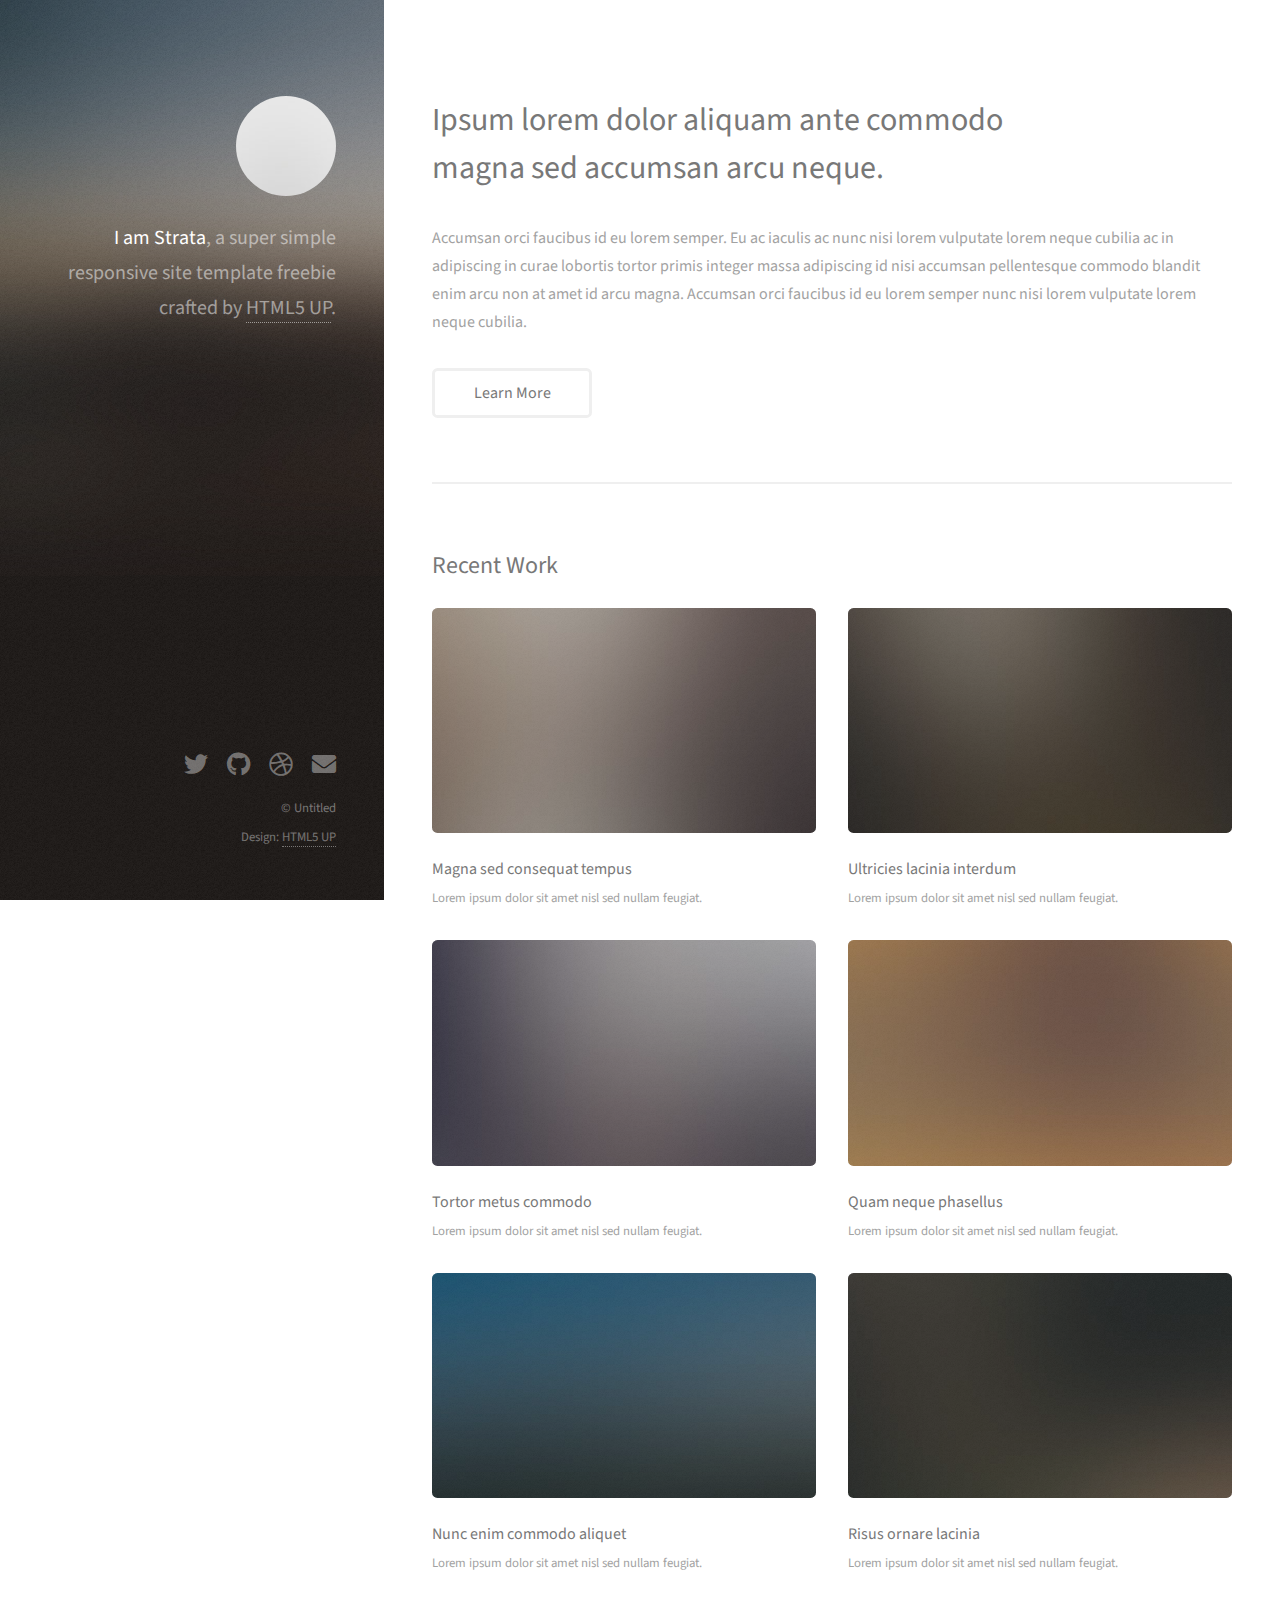
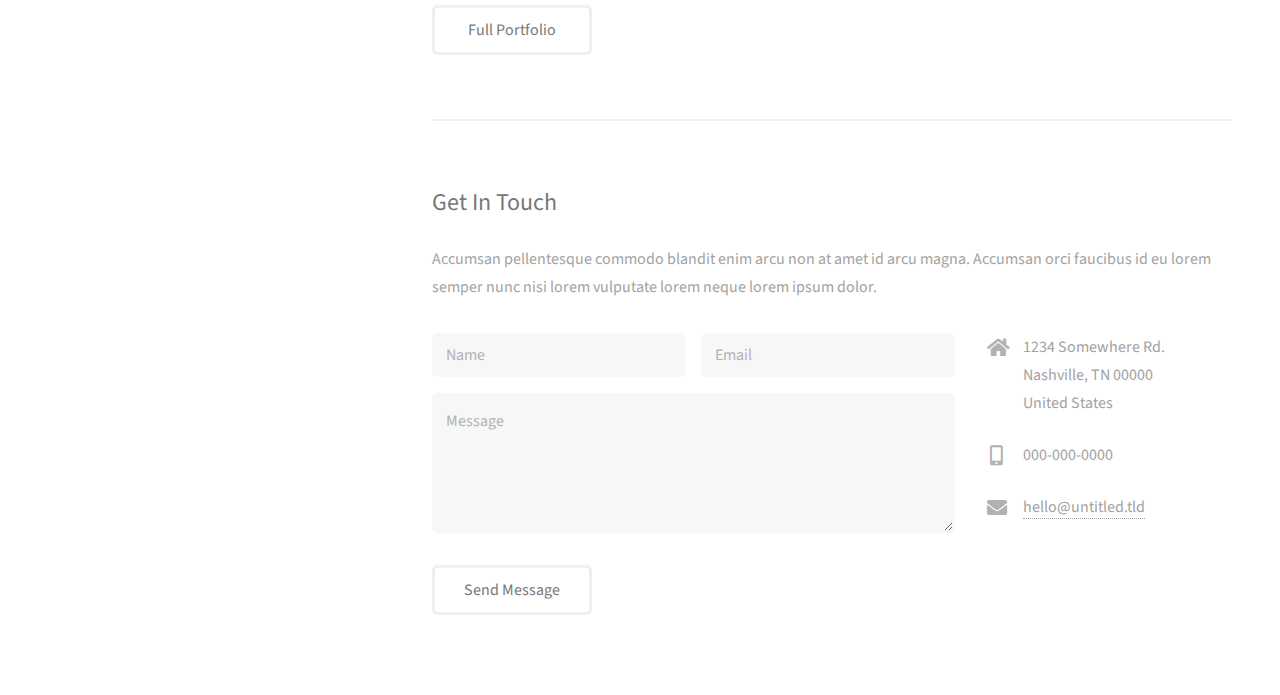
==== index.html @ af309362 "added template" ====
<!DOCTYPE HTML>
<!--
	Strata by HTML5 UP
	html5up.net | @ajlkn
	Free for personal and commercial use under the CCA 3.0 license (html5up.net/license)
-->
<html>
	<head>
		<title>Strata by HTML5 UP</title>
		<meta charset="utf-8" />
		<meta name="viewport" content="width=device-width, initial-scale=1, user-scalable=no" />
		<link rel="stylesheet" href="assets/css/main.css" />
	</head>
	<body class="is-preload">

		<!-- Header -->
			<header id="header">
				<div class="inner">
					<a href="#" class="image avatar"><img src="images/avatar.jpg" alt="" /></a>
					<h1><strong>I am Strata</strong>, a super simple<br />
					responsive site template freebie<br />
					crafted by <a href="http://html5up.net">HTML5 UP</a>.</h1>
				</div>
			</header>

		<!-- Main -->
			<div id="main">

				<!-- One -->
					<section id="one">
						<header class="major">
							<h2>Ipsum lorem dolor aliquam ante commodo<br />
							magna sed accumsan arcu neque.</h2>
						</header>
						<p>Accumsan orci faucibus id eu lorem semper. Eu ac iaculis ac nunc nisi lorem vulputate lorem neque cubilia ac in adipiscing in curae lobortis tortor primis integer massa adipiscing id nisi accumsan pellentesque commodo blandit enim arcu non at amet id arcu magna. Accumsan orci faucibus id eu lorem semper nunc nisi lorem vulputate lorem neque cubilia.</p>
						<ul class="actions">
							<li><a href="#" class="button">Learn More</a></li>
						</ul>
					</section>

				<!-- Two -->
					<section id="two">
						<h2>Recent Work</h2>
						<div class="row">
							<article class="col-6 col-12-xsmall work-item">
								<a href="images/fulls/01.jpg" class="image fit thumb"><img src="images/thumbs/01.jpg" alt="" /></a>
								<h3>Magna sed consequat tempus</h3>
								<p>Lorem ipsum dolor sit amet nisl sed nullam feugiat.</p>
							</article>
							<article class="col-6 col-12-xsmall work-item">
								<a href="images/fulls/02.jpg" class="image fit thumb"><img src="images/thumbs/02.jpg" alt="" /></a>
								<h3>Ultricies lacinia interdum</h3>
								<p>Lorem ipsum dolor sit amet nisl sed nullam feugiat.</p>
							</article>
							<article class="col-6 col-12-xsmall work-item">
								<a href="images/fulls/03.jpg" class="image fit thumb"><img src="images/thumbs/03.jpg" alt="" /></a>
								<h3>Tortor metus commodo</h3>
								<p>Lorem ipsum dolor sit amet nisl sed nullam feugiat.</p>
							</article>
							<article class="col-6 col-12-xsmall work-item">
								<a href="images/fulls/04.jpg" class="image fit thumb"><img src="images/thumbs/04.jpg" alt="" /></a>
								<h3>Quam neque phasellus</h3>
								<p>Lorem ipsum dolor sit amet nisl sed nullam feugiat.</p>
							</article>
							<article class="col-6 col-12-xsmall work-item">
								<a href="images/fulls/05.jpg" class="image fit thumb"><img src="images/thumbs/05.jpg" alt="" /></a>
								<h3>Nunc enim commodo aliquet</h3>
								<p>Lorem ipsum dolor sit amet nisl sed nullam feugiat.</p>
							</article>
							<article class="col-6 col-12-xsmall work-item">
								<a href="images/fulls/06.jpg" class="image fit thumb"><img src="images/thumbs/06.jpg" alt="" /></a>
								<h3>Risus ornare lacinia</h3>
								<p>Lorem ipsum dolor sit amet nisl sed nullam feugiat.</p>
							</article>
						</div>
						<ul class="actions">
							<li><a href="#" class="button">Full Portfolio</a></li>
						</ul>
					</section>

				<!-- Three -->
					<section id="three">
						<h2>Get In Touch</h2>
						<p>Accumsan pellentesque commodo blandit enim arcu non at amet id arcu magna. Accumsan orci faucibus id eu lorem semper nunc nisi lorem vulputate lorem neque lorem ipsum dolor.</p>
						<div class="row">
							<div class="col-8 col-12-small">
								<form method="post" action="#">
									<div class="row gtr-uniform gtr-50">
										<div class="col-6 col-12-xsmall"><input type="text" name="name" id="name" placeholder="Name" /></div>
										<div class="col-6 col-12-xsmall"><input type="email" name="email" id="email" placeholder="Email" /></div>
										<div class="col-12"><textarea name="message" id="message" placeholder="Message" rows="4"></textarea></div>
									</div>
								</form>
								<ul class="actions">
									<li><input type="submit" value="Send Message" /></li>
								</ul>
							</div>
							<div class="col-4 col-12-small">
								<ul class="labeled-icons">
									<li>
										<h3 class="icon solid fa-home"><span class="label">Address</span></h3>
										1234 Somewhere Rd.<br />
										Nashville, TN 00000<br />
										United States
									</li>
									<li>
										<h3 class="icon solid fa-mobile-alt"><span class="label">Phone</span></h3>
										000-000-0000
									</li>
									<li>
										<h3 class="icon solid fa-envelope"><span class="label">Email</span></h3>
										<a href="#">hello@untitled.tld</a>
									</li>
								</ul>
							</div>
						</div>
					</section>

				<!-- Four -->
				<!--
					<section id="four">
						<h2>Elements</h2>

						<section>
							<h4>Text</h4>
							<p>This is <b>bold</b> and this is <strong>strong</strong>. This is <i>italic</i> and this is <em>emphasized</em>.
							This is <sup>superscript</sup> text and this is <sub>subscript</sub> text.
							This is <u>underlined</u> and this is code: <code>for (;;) { ... }</code>. Finally, <a href="#">this is a link</a>.</p>
							<hr />
							<header>
								<h4>Heading with a Subtitle</h4>
								<p>Lorem ipsum dolor sit amet nullam id egestas urna aliquam</p>
							</header>
							<p>Nunc lacinia ante nunc ac lobortis. Interdum adipiscing gravida odio porttitor sem non mi integer non faucibus ornare mi ut ante amet placerat aliquet. Volutpat eu sed ante lacinia sapien lorem accumsan varius montes viverra nibh in adipiscing blandit tempus accumsan.</p>
							<header>
								<h5>Heading with a Subtitle</h5>
								<p>Lorem ipsum dolor sit amet nullam id egestas urna aliquam</p>
							</header>
							<p>Nunc lacinia ante nunc ac lobortis. Interdum adipiscing gravida odio porttitor sem non mi integer non faucibus ornare mi ut ante amet placerat aliquet. Volutpat eu sed ante lacinia sapien lorem accumsan varius montes viverra nibh in adipiscing blandit tempus accumsan.</p>
							<hr />
							<h2>Heading Level 2</h2>
							<h3>Heading Level 3</h3>
							<h4>Heading Level 4</h4>
							<h5>Heading Level 5</h5>
							<h6>Heading Level 6</h6>
							<hr />
							<h5>Blockquote</h5>
							<blockquote>Fringilla nisl. Donec accumsan interdum nisi, quis tincidunt felis sagittis eget tempus euismod. Vestibulum ante ipsum primis in faucibus vestibulum. Blandit adipiscing eu felis iaculis volutpat ac adipiscing accumsan faucibus. Vestibulum ante ipsum primis in faucibus lorem ipsum dolor sit amet nullam adipiscing eu felis.</blockquote>
							<h5>Preformatted</h5>
							<pre><code>i = 0;

while (!deck.isInOrder()) {
print 'Iteration ' + i;
deck.shuffle();
i++;
}

print 'It took ' + i + ' iterations to sort the deck.';</code></pre>
						</section>

						<section>
							<h4>Lists</h4>
							<div class="row">
								<div class="col-6 col-12-xsmall">
									<h5>Unordered</h5>
									<ul>
										<li>Dolor pulvinar etiam magna etiam.</li>
										<li>Sagittis adipiscing lorem eleifend.</li>
										<li>Felis enim feugiat dolore viverra.</li>
									</ul>
									<h5>Alternate</h5>
									<ul class="alt">
										<li>Dolor pulvinar etiam magna etiam.</li>
										<li>Sagittis adipiscing lorem eleifend.</li>
										<li>Felis enim feugiat dolore viverra.</li>
									</ul>
								</div>
								<div class="col-6 col-12-xsmall">
									<h5>Ordered</h5>
									<ol>
										<li>Dolor pulvinar etiam magna etiam.</li>
										<li>Etiam vel felis at lorem sed viverra.</li>
										<li>Felis enim feugiat dolore viverra.</li>
										<li>Dolor pulvinar etiam magna etiam.</li>
										<li>Etiam vel felis at lorem sed viverra.</li>
										<li>Felis enim feugiat dolore viverra.</li>
									</ol>
									<h5>Icons</h5>
									<ul class="icons">
										<li><a href="#" class="icon brands fa-twitter"><span class="label">Twitter</span></a></li>
										<li><a href="#" class="icon brands fa-facebook-f"><span class="label">Facebook</span></a></li>
										<li><a href="#" class="icon brands fa-instagram"><span class="label">Instagram</span></a></li>
										<li><a href="#" class="icon brands fa-github"><span class="label">Github</span></a></li>
										<li><a href="#" class="icon brands fa-dribbble"><span class="label">Dribbble</span></a></li>
										<li><a href="#" class="icon brands fa-tumblr"><span class="label">Tumblr</span></a></li>
									</ul>
								</div>
							</div>
							<h5>Actions</h5>
							<ul class="actions">
								<li><a href="#" class="button primary">Default</a></li>
								<li><a href="#" class="button">Default</a></li>
							</ul>
							<ul class="actions small">
								<li><a href="#" class="button primary small">Small</a></li>
								<li><a href="#" class="button small">Small</a></li>
							</ul>
							<div class="row">
								<div class="col-6 col-12-small">
									<ul class="actions stacked">
										<li><a href="#" class="button primary">Default</a></li>
										<li><a href="#" class="button">Default</a></li>
									</ul>
								</div>
								<div class="col-6 col-12-small">
									<ul class="actions stacked">
										<li><a href="#" class="button primary small">Small</a></li>
										<li><a href="#" class="button small">Small</a></li>
									</ul>
								</div>
								<div class="col-6 col-12-small">
									<ul class="actions stacked">
										<li><a href="#" class="button primary fit">Default</a></li>
										<li><a href="#" class="button fit">Default</a></li>
									</ul>
								</div>
								<div class="col-6 col-12-small">
									<ul class="actions stacked">
										<li><a href="#" class="button primary small fit">Small</a></li>
										<li><a href="#" class="button small fit">Small</a></li>
									</ul>
								</div>
							</div>
						</section>

						<section>
							<h4>Table</h4>
							<h5>Default</h5>
							<div class="table-wrapper">
								<table>
									<thead>
										<tr>
											<th>Name</th>
											<th>Description</th>
											<th>Price</th>
										</tr>
									</thead>
									<tbody>
										<tr>
											<td>Item One</td>
											<td>Ante turpis integer aliquet porttitor.</td>
											<td>29.99</td>
										</tr>
										<tr>
											<td>Item Two</td>
											<td>Vis ac commodo adipiscing arcu aliquet.</td>
											<td>19.99</td>
										</tr>
										<tr>
											<td>Item Three</td>
											<td> Morbi faucibus arcu accumsan lorem.</td>
											<td>29.99</td>
										</tr>
										<tr>
											<td>Item Four</td>
											<td>Vitae integer tempus condimentum.</td>
											<td>19.99</td>
										</tr>
										<tr>
											<td>Item Five</td>
											<td>Ante turpis integer aliquet porttitor.</td>
											<td>29.99</td>
										</tr>
									</tbody>
									<tfoot>
										<tr>
											<td colspan="2"></td>
											<td>100.00</td>
										</tr>
									</tfoot>
								</table>
							</div>

							<h5>Alternate</h5>
							<div class="table-wrapper">
								<table class="alt">
									<thead>
										<tr>
											<th>Name</th>
											<th>Description</th>
											<th>Price</th>
										</tr>
									</thead>
									<tbody>
										<tr>
											<td>Item One</td>
											<td>Ante turpis integer aliquet porttitor.</td>
											<td>29.99</td>
										</tr>
										<tr>
											<td>Item Two</td>
											<td>Vis ac commodo adipiscing arcu aliquet.</td>
											<td>19.99</td>
										</tr>
										<tr>
											<td>Item Three</td>
											<td> Morbi faucibus arcu accumsan lorem.</td>
											<td>29.99</td>
										</tr>
										<tr>
											<td>Item Four</td>
											<td>Vitae integer tempus condimentum.</td>
											<td>19.99</td>
										</tr>
										<tr>
											<td>Item Five</td>
											<td>Ante turpis integer aliquet porttitor.</td>
											<td>29.99</td>
										</tr>
									</tbody>
									<tfoot>
										<tr>
											<td colspan="2"></td>
											<td>100.00</td>
										</tr>
									</tfoot>
								</table>
							</div>
						</section>

						<section>
							<h4>Buttons</h4>
							<ul class="actions">
								<li><a href="#" class="button primary">Primary</a></li>
								<li><a href="#" class="button">Default</a></li>
							</ul>
							<ul class="actions">
								<li><a href="#" class="button large">Large</a></li>
								<li><a href="#" class="button">Default</a></li>
								<li><a href="#" class="button small">Small</a></li>
							</ul>
							<ul class="actions fit">
								<li><a href="#" class="button primary fit">Fit</a></li>
								<li><a href="#" class="button fit">Fit</a></li>
							</ul>
							<ul class="actions fit small">
								<li><a href="#" class="button primary fit small">Fit + Small</a></li>
								<li><a href="#" class="button fit small">Fit + Small</a></li>
							</ul>
							<ul class="actions">
								<li><a href="#" class="button primary icon solid fa-download">Icon</a></li>
								<li><a href="#" class="button icon solid fa-download">Icon</a></li>
							</ul>
							<ul class="actions">
								<li><span class="button primary disabled">Primary</span></li>
								<li><span class="button disabled">Default</span></li>
							</ul>
						</section>

						<section>
							<h4>Form</h4>
							<form method="post" action="#">
								<div class="row gtr-uniform gtr-50">
									<div class="col-6 col-12-xsmall">
										<input type="text" name="demo-name" id="demo-name" value="" placeholder="Name" />
									</div>
									<div class="col-6 col-12-xsmall">
										<input type="email" name="demo-email" id="demo-email" value="" placeholder="Email" />
									</div>
									<div class="col-12">
										<select name="demo-category" id="demo-category">
											<option value="">- Category -</option>
											<option value="1">Manufacturing</option>
											<option value="1">Shipping</option>
											<option value="1">Administration</option>
											<option value="1">Human Resources</option>
										</select>
									</div>
									<div class="col-4 col-12-small">
										<input type="radio" id="demo-priority-low" name="demo-priority" checked>
										<label for="demo-priority-low">Low Priority</label>
									</div>
									<div class="col-4 col-12-small">
										<input type="radio" id="demo-priority-normal" name="demo-priority">
										<label for="demo-priority-normal">Normal Priority</label>
									</div>
									<div class="col-4 col-12-small">
										<input type="radio" id="demo-priority-high" name="demo-priority">
										<label for="demo-priority-high">High Priority</label>
									</div>
									<div class="col-6 col-12-small">
										<input type="checkbox" id="demo-copy" name="demo-copy">
										<label for="demo-copy">Email me a copy of this message</label>
									</div>
									<div class="col-6 col-12-small">
										<input type="checkbox" id="demo-human" name="demo-human" checked>
										<label for="demo-human">I am a human and not a robot</label>
									</div>
									<div class="col-12">
										<textarea name="demo-message" id="demo-message" placeholder="Enter your message" rows="6"></textarea>
									</div>
									<div class="col-12">
										<ul class="actions">
											<li><input type="submit" value="Send Message" class="primary" /></li>
											<li><input type="reset" value="Reset" /></li>
										</ul>
									</div>
								</div>
							</form>
						</section>

						<section>
							<h4>Image</h4>
							<h5>Fit</h5>
							<div class="box alt">
								<div class="row gtr-50 gtr-uniform">
									<div class="col-12"><span class="image fit"><img src="images/fulls/05.jpg" alt="" /></span></div>
									<div class="col-4"><span class="image fit"><img src="images/thumbs/01.jpg" alt="" /></span></div>
									<div class="col-4"><span class="image fit"><img src="images/thumbs/02.jpg" alt="" /></span></div>
									<div class="col-4"><span class="image fit"><img src="images/thumbs/03.jpg" alt="" /></span></div>
									<div class="col-4"><span class="image fit"><img src="images/thumbs/04.jpg" alt="" /></span></div>
									<div class="col-4"><span class="image fit"><img src="images/thumbs/05.jpg" alt="" /></span></div>
									<div class="col-4"><span class="image fit"><img src="images/thumbs/06.jpg" alt="" /></span></div>
									<div class="col-4"><span class="image fit"><img src="images/thumbs/03.jpg" alt="" /></span></div>
									<div class="col-4"><span class="image fit"><img src="images/thumbs/02.jpg" alt="" /></span></div>
									<div class="col-4"><span class="image fit"><img src="images/thumbs/01.jpg" alt="" /></span></div>
								</div>
							</div>
							<h5>Left &amp; Right</h5>
							<p><span class="image left"><img src="images/avatar.jpg" alt="" /></span>Fringilla nisl. Donec accumsan interdum nisi, quis tincidunt felis sagittis eget. tempus euismod. Vestibulum ante ipsum primis in faucibus vestibulum. Blandit adipiscing eu felis iaculis volutpat ac adipiscing accumsan eu faucibus. Integer ac pellentesque praesent tincidunt felis sagittis eget. tempus euismod. Vestibulum ante ipsum primis in faucibus vestibulum. Blandit adipiscing eu felis iaculis volutpat ac adipiscing accumsan eu faucibus. Integer ac pellentesque praesent. Donec accumsan interdum nisi, quis tincidunt felis sagittis eget. tempus euismod. Vestibulum ante ipsum primis in faucibus vestibulum. Blandit adipiscing eu felis iaculis volutpat ac adipiscing accumsan eu faucibus. Integer ac pellentesque praesent tincidunt felis sagittis eget. tempus euismod. Vestibulum ante ipsum primis in faucibus vestibulum. Blandit adipiscing eu felis iaculis volutpat ac adipiscing accumsan eu faucibus. Integer ac pellentesque praesent.</p>
							<p><span class="image right"><img src="images/avatar.jpg" alt="" /></span>Fringilla nisl. Donec accumsan interdum nisi, quis tincidunt felis sagittis eget. tempus euismod. Vestibulum ante ipsum primis in faucibus vestibulum. Blandit adipiscing eu felis iaculis volutpat ac adipiscing accumsan eu faucibus. Integer ac pellentesque praesent tincidunt felis sagittis eget. tempus euismod. Vestibulum ante ipsum primis in faucibus vestibulum. Blandit adipiscing eu felis iaculis volutpat ac adipiscing accumsan eu faucibus. Integer ac pellentesque praesent. Donec accumsan interdum nisi, quis tincidunt felis sagittis eget. tempus euismod. Vestibulum ante ipsum primis in faucibus vestibulum. Blandit adipiscing eu felis iaculis volutpat ac adipiscing accumsan eu faucibus. Integer ac pellentesque praesent tincidunt felis sagittis eget. tempus euismod. Vestibulum ante ipsum primis in faucibus vestibulum. Blandit adipiscing eu felis iaculis volutpat ac adipiscing accumsan eu faucibus. Integer ac pellentesque praesent.</p>
						</section>

					</section>
				-->

			</div>

		<!-- Footer -->
			<footer id="footer">
				<div class="inner">
					<ul class="icons">
						<li><a href="#" class="icon brands fa-twitter"><span class="label">Twitter</span></a></li>
						<li><a href="#" class="icon brands fa-github"><span class="label">Github</span></a></li>
						<li><a href="#" class="icon brands fa-dribbble"><span class="label">Dribbble</span></a></li>
						<li><a href="#" class="icon solid fa-envelope"><span class="label">Email</span></a></li>
					</ul>
					<ul class="copyright">
						<li>&copy; Untitled</li><li>Design: <a href="http://html5up.net">HTML5 UP</a></li>
					</ul>
				</div>
			</footer>

		<!-- Scripts -->
			<script src="assets/js/jquery.min.js"></script>
			<script src="assets/js/jquery.poptrox.min.js"></script>
			<script src="assets/js/browser.min.js"></script>
			<script src="assets/js/breakpoints.min.js"></script>
			<script src="assets/js/util.js"></script>
			<script src="assets/js/main.js"></script>

	</body>
</html>
---- assets/css/main.css ----
@import url("fontawesome-all.min.css");
@import url("https://fonts.googleapis.com/css?family=Source+Sans+Pro:400,400italic");

/*
	Strata by HTML5 UP
	html5up.net | @ajlkn
	Free for personal and commercial use under the CCA 3.0 license (html5up.net/license)
*/

html, body, div, span, applet, object,
iframe, h1, h2, h3, h4, h5, h6, p, blockquote,
pre, a, abbr, acronym, address, big, cite,
code, del, dfn, em, img, ins, kbd, q, s, samp,
small, strike, strong, sub, sup, tt, var, b,
u, i, center, dl, dt, dd, ol, ul, li, fieldset,
form, label, legend, table, caption, tbody,
tfoot, thead, tr, th, td, article, aside,
canvas, details, embed, figure, figcaption,
footer, header, hgroup, menu, nav, output, ruby,
section, summary, time, mark, audio, video {
	margin: 0;
	padding: 0;
	border: 0;
	font-size: 100%;
	font: inherit;
	vertical-align: baseline;}

article, aside, details, figcaption, figure,
footer, header, hgroup, menu, nav, section {
	display: block;}

body {
	line-height: 1;
}

ol, ul {
	list-style: none;
}

blockquote, q {
	quotes: none;
}

	blockquote:before, blockquote:after, q:before, q:after {
		content: '';
		content: none;
	}

table {
	border-collapse: collapse;
	border-spacing: 0;
}

body {
	-webkit-text-size-adjust: none;
}

mark {
	background-color: transparent;
	color: inherit;
}

input::-moz-focus-inner {
	border: 0;
	padding: 0;
}

input, select, textarea {
	-moz-appearance: none;
	-webkit-appearance: none;
	-ms-appearance: none;
	appearance: none;
}

/* Basic */

	html {
		box-sizing: border-box;
	}

	*, *:before, *:after {
		box-sizing: inherit;
	}

	body {
		background: #fff;
	}

		body.is-preload *, body.is-preload *:before, body.is-preload *:after {
			-moz-animation: none !important;
			-webkit-animation: none !important;
			-ms-animation: none !important;
			animation: none !important;
			-moz-transition: none !important;
			-webkit-transition: none !important;
			-ms-transition: none !important;
			transition: none !important;
		}

	body, input, select, textarea {
		color: #a2a2a2;
		font-family: "Source Sans Pro", Helvetica, sans-serif;
		font-size: 16pt;
		font-weight: 400;
		line-height: 1.75em;
	}

	a {
		-moz-transition: color 0.2s ease-in-out, border-color 0.2s ease-in-out;
		-webkit-transition: color 0.2s ease-in-out, border-color 0.2s ease-in-out;
		-ms-transition: color 0.2s ease-in-out, border-color 0.2s ease-in-out;
		transition: color 0.2s ease-in-out, border-color 0.2s ease-in-out;
		border-bottom: dotted 1px;
		color: #49bf9d;
		text-decoration: none;
	}

		a:hover {
			border-bottom-color: transparent;
			color: #49bf9d !important;
			text-decoration: none;
		}

	strong, b {
		color: #787878;
		font-weight: 400;
	}

	em, i {
		font-style: italic;
	}

	p {
		margin: 0 0 2em 0;
	}

	h1, h2, h3, h4, h5, h6 {
		color: #787878;
		font-weight: 400;
		line-height: 1em;
		margin: 0 0 1em 0;
	}

		h1 a, h2 a, h3 a, h4 a, h5 a, h6 a {
			color: inherit;
			text-decoration: none;
		}

	h1 {
		font-size: 2em;
		line-height: 1.5em;
	}

	h2 {
		font-size: 1.5em;
		line-height: 1.5em;
	}

	h3 {
		font-size: 1.25em;
		line-height: 1.5em;
	}

	h4 {
		font-size: 1.1em;
		line-height: 1.5em;
	}

	h5 {
		font-size: 0.9em;
		line-height: 1.5em;
	}

	h6 {
		font-size: 0.7em;
		line-height: 1.5em;
	}

	sub {
		font-size: 0.8em;
		position: relative;
		top: 0.5em;
	}

	sup {
		font-size: 0.8em;
		position: relative;
		top: -0.5em;
	}

	hr {
		border: 0;
		border-bottom: solid 2px #efefef;
		margin: 2em 0;
	}

		hr.major {
			margin: 3em 0;
		}

	blockquote {
		border-left: solid 6px #efefef;
		font-style: italic;
		margin: 0 0 2em 0;
		padding: 0.5em 0 0.5em 1.5em;
	}

	code {
		background: #f7f7f7;
		border-radius: 0.35em;
		border: solid 2px #efefef;
		font-family: "Courier New", monospace;
		font-size: 0.9em;
		margin: 0 0.25em;
		padding: 0.25em 0.65em;
	}

	pre {
		-webkit-overflow-scrolling: touch;
		font-family: "Courier New", monospace;
		font-size: 0.9em;
		margin: 0 0 2em 0;
	}

		pre code {
			display: block;
			line-height: 1.75em;
			padding: 1em 1.5em;
			overflow-x: auto;
		}

	.align-left {
		text-align: left;
	}

	.align-center {
		text-align: center;
	}

	.align-right {
		text-align: right;
	}

/* Container */

	.container {
		margin: 0 auto;
		max-width: calc(100% - 4em);
		width: 100%;
	}

		.container.xsmall {
			width: 25%;
		}

		.container.small {
			width: 50%;
		}

		.container.medium {
			width: 75%;
		}

		.container.large {
			width: 125%;
		}

		.container.xlarge {
			width: 150%;
		}

		.container.max {
			width: 100%;
		}

		@media screen and (max-width: 980px) {

			.container {
				width: 100% !important;
				max-width: 100% !important;
			}

		}

		@media screen and (max-width: 480px) {

			.container {
				max-width: calc(100% - 3em);
			}

		}

/* Row */

	.row {
		display: flex;
		flex-wrap: wrap;
		box-sizing: border-box;
		align-items: stretch;
	}

		.row > * {
			box-sizing: border-box;
		}

		.row.gtr-uniform > * > :last-child {
			margin-bottom: 0;
		}

		.row.aln-left {
			justify-content: flex-start;
		}

		.row.aln-center {
			justify-content: center;
		}

		.row.aln-right {
			justify-content: flex-end;
		}

		.row.aln-top {
			align-items: flex-start;
		}

		.row.aln-middle {
			align-items: center;
		}

		.row.aln-bottom {
			align-items: flex-end;
		}

		.row > .imp {
			order: -1;
		}

		.row > .col-1 {
			width: 8.33333%;
		}

		.row > .off-1 {
			margin-left: 8.33333%;
		}

		.row > .col-2 {
			width: 16.66667%;
		}

		.row > .off-2 {
			margin-left: 16.66667%;
		}

		.row > .col-3 {
			width: 25%;
		}

		.row > .off-3 {
			margin-left: 25%;
		}

		.row > .col-4 {
			width: 33.33333%;
		}

		.row > .off-4 {
			margin-left: 33.33333%;
		}

		.row > .col-5 {
			width: 41.66667%;
		}

		.row > .off-5 {
			margin-left: 41.66667%;
		}

		.row > .col-6 {
			width: 50%;
		}

		.row > .off-6 {
			margin-left: 50%;
		}

		.row > .col-7 {
			width: 58.33333%;
		}

		.row > .off-7 {
			margin-left: 58.33333%;
		}

		.row > .col-8 {
			width: 66.66667%;
		}

		.row > .off-8 {
			margin-left: 66.66667%;
		}

		.row > .col-9 {
			width: 75%;
		}

		.row > .off-9 {
			margin-left: 75%;
		}

		.row > .col-10 {
			width: 83.33333%;
		}

		.row > .off-10 {
			margin-left: 83.33333%;
		}

		.row > .col-11 {
			width: 91.66667%;
		}

		.row > .off-11 {
			margin-left: 91.66667%;
		}

		.row > .col-12 {
			width: 100%;
		}

		.row > .off-12 {
			margin-left: 100%;
		}

		.row.gtr-0 {
			margin-top: 0;
			margin-left: 0em;
		}

			.row.gtr-0 > * {
				padding: 0 0 0 0em;
			}

			.row.gtr-0.gtr-uniform {
				margin-top: 0em;
			}

				.row.gtr-0.gtr-uniform > * {
					padding-top: 0em;
				}

		.row.gtr-25 {
			margin-top: 0;
			margin-left: -0.625em;
		}

			.row.gtr-25 > * {
				padding: 0 0 0 0.625em;
			}

			.row.gtr-25.gtr-uniform {
				margin-top: -0.625em;
			}

				.row.gtr-25.gtr-uniform > * {
					padding-top: 0.625em;
				}

		.row.gtr-50 {
			margin-top: 0;
			margin-left: -1.25em;
		}

			.row.gtr-50 > * {
				padding: 0 0 0 1.25em;
			}

			.row.gtr-50.gtr-uniform {
				margin-top: -1.25em;
			}

				.row.gtr-50.gtr-uniform > * {
					padding-top: 1.25em;
				}

		.row {
			margin-top: 0;
			margin-left: -2.5em;
		}

			.row > * {
				padding: 0 0 0 2.5em;
			}

			.row.gtr-uniform {
				margin-top: -2.5em;
			}

				.row.gtr-uniform > * {
					padding-top: 2.5em;
				}

		.row.gtr-150 {
			margin-top: 0;
			margin-left: -3.75em;
		}

			.row.gtr-150 > * {
				padding: 0 0 0 3.75em;
			}

			.row.gtr-150.gtr-uniform {
				margin-top: -3.75em;
			}

				.row.gtr-150.gtr-uniform > * {
					padding-top: 3.75em;
				}

		.row.gtr-200 {
			margin-top: 0;
			margin-left: -5em;
		}

			.row.gtr-200 > * {
				padding: 0 0 0 5em;
			}

			.row.gtr-200.gtr-uniform {
				margin-top: -5em;
			}

				.row.gtr-200.gtr-uniform > * {
					padding-top: 5em;
				}

		@media screen and (max-width: 1800px) {

			.row {
				display: flex;
				flex-wrap: wrap;
				box-sizing: border-box;
				align-items: stretch;
			}

				.row > * {
					box-sizing: border-box;
				}

				.row.gtr-uniform > * > :last-child {
					margin-bottom: 0;
				}

				.row.aln-left {
					justify-content: flex-start;
				}

				.row.aln-center {
					justify-content: center;
				}

				.row.aln-right {
					justify-content: flex-end;
				}

				.row.aln-top {
					align-items: flex-start;
				}

				.row.aln-middle {
					align-items: center;
				}

				.row.aln-bottom {
					align-items: flex-end;
				}

				.row > .imp-xlarge {
					order: -1;
				}

				.row > .col-1-xlarge {
					width: 8.33333%;
				}

				.row > .off-1-xlarge {
					margin-left: 8.33333%;
				}

				.row > .col-2-xlarge {
					width: 16.66667%;
				}

				.row > .off-2-xlarge {
					margin-left: 16.66667%;
				}

				.row > .col-3-xlarge {
					width: 25%;
				}

				.row > .off-3-xlarge {
					margin-left: 25%;
				}

				.row > .col-4-xlarge {
					width: 33.33333%;
				}

				.row > .off-4-xlarge {
					margin-left: 33.33333%;
				}

				.row > .col-5-xlarge {
					width: 41.66667%;
				}

				.row > .off-5-xlarge {
					margin-left: 41.66667%;
				}

				.row > .col-6-xlarge {
					width: 50%;
				}

				.row > .off-6-xlarge {
					margin-left: 50%;
				}

				.row > .col-7-xlarge {
					width: 58.33333%;
				}

				.row > .off-7-xlarge {
					margin-left: 58.33333%;
				}

				.row > .col-8-xlarge {
					width: 66.66667%;
				}

				.row > .off-8-xlarge {
					margin-left: 66.66667%;
				}

				.row > .col-9-xlarge {
					width: 75%;
				}

				.row > .off-9-xlarge {
					margin-left: 75%;
				}

				.row > .col-10-xlarge {
					width: 83.33333%;
				}

				.row > .off-10-xlarge {
					margin-left: 83.33333%;
				}

				.row > .col-11-xlarge {
					width: 91.66667%;
				}

				.row > .off-11-xlarge {
					margin-left: 91.66667%;
				}

				.row > .col-12-xlarge {
					width: 100%;
				}

				.row > .off-12-xlarge {
					margin-left: 100%;
				}

				.row.gtr-0 {
					margin-top: 0;
					margin-left: 0em;
				}

					.row.gtr-0 > * {
						padding: 0 0 0 0em;
					}

					.row.gtr-0.gtr-uniform {
						margin-top: 0em;
					}

						.row.gtr-0.gtr-uniform > * {
							padding-top: 0em;
						}

				.row.gtr-25 {
					margin-top: 0;
					margin-left: -0.625em;
				}

					.row.gtr-25 > * {
						padding: 0 0 0 0.625em;
					}

					.row.gtr-25.gtr-uniform {
						margin-top: -0.625em;
					}

						.row.gtr-25.gtr-uniform > * {
							padding-top: 0.625em;
						}

				.row.gtr-50 {
					margin-top: 0;
					margin-left: -1.25em;
				}

					.row.gtr-50 > * {
						padding: 0 0 0 1.25em;
					}

					.row.gtr-50.gtr-uniform {
						margin-top: -1.25em;
					}

						.row.gtr-50.gtr-uniform > * {
							padding-top: 1.25em;
						}

				.row {
					margin-top: 0;
					margin-left: -2.5em;
				}

					.row > * {
						padding: 0 0 0 2.5em;
					}

					.row.gtr-uniform {
						margin-top: -2.5em;
					}

						.row.gtr-uniform > * {
							padding-top: 2.5em;
						}

				.row.gtr-150 {
					margin-top: 0;
					margin-left: -3.75em;
				}

					.row.gtr-150 > * {
						padding: 0 0 0 3.75em;
					}

					.row.gtr-150.gtr-uniform {
						margin-top: -3.75em;
					}

						.row.gtr-150.gtr-uniform > * {
							padding-top: 3.75em;
						}

				.row.gtr-200 {
					margin-top: 0;
					margin-left: -5em;
				}

					.row.gtr-200 > * {
						padding: 0 0 0 5em;
					}

					.row.gtr-200.gtr-uniform {
						margin-top: -5em;
					}

						.row.gtr-200.gtr-uniform > * {
							padding-top: 5em;
						}

		}

		@media screen and (max-width: 1280px) {

			.row {
				display: flex;
				flex-wrap: wrap;
				box-sizing: border-box;
				align-items: stretch;
			}

				.row > * {
					box-sizing: border-box;
				}

				.row.gtr-uniform > * > :last-child {
					margin-bottom: 0;
				}

				.row.aln-left {
					justify-content: flex-start;
				}

				.row.aln-center {
					justify-content: center;
				}

				.row.aln-right {
					justify-content: flex-end;
				}

				.row.aln-top {
					align-items: flex-start;
				}

				.row.aln-middle {
					align-items: center;
				}

				.row.aln-bottom {
					align-items: flex-end;
				}

				.row > .imp-large {
					order: -1;
				}

				.row > .col-1-large {
					width: 8.33333%;
				}

				.row > .off-1-large {
					margin-left: 8.33333%;
				}

				.row > .col-2-large {
					width: 16.66667%;
				}

				.row > .off-2-large {
					margin-left: 16.66667%;
				}

				.row > .col-3-large {
					width: 25%;
				}

				.row > .off-3-large {
					margin-left: 25%;
				}

				.row > .col-4-large {
					width: 33.33333%;
				}

				.row > .off-4-large {
					margin-left: 33.33333%;
				}

				.row > .col-5-large {
					width: 41.66667%;
				}

				.row > .off-5-large {
					margin-left: 41.66667%;
				}

				.row > .col-6-large {
					width: 50%;
				}

				.row > .off-6-large {
					margin-left: 50%;
				}

				.row > .col-7-large {
					width: 58.33333%;
				}

				.row > .off-7-large {
					margin-left: 58.33333%;
				}

				.row > .col-8-large {
					width: 66.66667%;
				}

				.row > .off-8-large {
					margin-left: 66.66667%;
				}

				.row > .col-9-large {
					width: 75%;
				}

				.row > .off-9-large {
					margin-left: 75%;
				}

				.row > .col-10-large {
					width: 83.33333%;
				}

				.row > .off-10-large {
					margin-left: 83.33333%;
				}

				.row > .col-11-large {
					width: 91.66667%;
				}

				.row > .off-11-large {
					margin-left: 91.66667%;
				}

				.row > .col-12-large {
					width: 100%;
				}

				.row > .off-12-large {
					margin-left: 100%;
				}

				.row.gtr-0 {
					margin-top: 0;
					margin-left: 0em;
				}

					.row.gtr-0 > * {
						padding: 0 0 0 0em;
					}

					.row.gtr-0.gtr-uniform {
						margin-top: 0em;
					}

						.row.gtr-0.gtr-uniform > * {
							padding-top: 0em;
						}

				.row.gtr-25 {
					margin-top: 0;
					margin-left: -0.5em;
				}

					.row.gtr-25 > * {
						padding: 0 0 0 0.5em;
					}

					.row.gtr-25.gtr-uniform {
						margin-top: -0.5em;
					}

						.row.gtr-25.gtr-uniform > * {
							padding-top: 0.5em;
						}

				.row.gtr-50 {
					margin-top: 0;
					margin-left: -1em;
				}

					.row.gtr-50 > * {
						padding: 0 0 0 1em;
					}

					.row.gtr-50.gtr-uniform {
						margin-top: -1em;
					}

						.row.gtr-50.gtr-uniform > * {
							padding-top: 1em;
						}

				.row {
					margin-top: 0;
					margin-left: -2em;
				}

					.row > * {
						padding: 0 0 0 2em;
					}

					.row.gtr-uniform {
						margin-top: -2em;
					}

						.row.gtr-uniform > * {
							padding-top: 2em;
						}

				.row.gtr-150 {
					margin-top: 0;
					margin-left: -3em;
				}

					.row.gtr-150 > * {
						padding: 0 0 0 3em;
					}

					.row.gtr-150.gtr-uniform {
						margin-top: -3em;
					}

						.row.gtr-150.gtr-uniform > * {
							padding-top: 3em;
						}

				.row.gtr-200 {
					margin-top: 0;
					margin-left: -4em;
				}

					.row.gtr-200 > * {
						padding: 0 0 0 4em;
					}

					.row.gtr-200.gtr-uniform {
						margin-top: -4em;
					}

						.row.gtr-200.gtr-uniform > * {
							padding-top: 4em;
						}

		}

		@media screen and (max-width: 980px) {

			.row {
				display: flex;
				flex-wrap: wrap;
				box-sizing: border-box;
				align-items: stretch;
			}

				.row > * {
					box-sizing: border-box;
				}

				.row.gtr-uniform > * > :last-child {
					margin-bottom: 0;
				}

				.row.aln-left {
					justify-content: flex-start;
				}

				.row.aln-center {
					justify-content: center;
				}

				.row.aln-right {
					justify-content: flex-end;
				}

				.row.aln-top {
					align-items: flex-start;
				}

				.row.aln-middle {
					align-items: center;
				}

				.row.aln-bottom {
					align-items: flex-end;
				}

				.row > .imp-medium {
					order: -1;
				}

				.row > .col-1-medium {
					width: 8.33333%;
				}

				.row > .off-1-medium {
					margin-left: 8.33333%;
				}

				.row > .col-2-medium {
					width: 16.66667%;
				}

				.row > .off-2-medium {
					margin-left: 16.66667%;
				}

				.row > .col-3-medium {
					width: 25%;
				}

				.row > .off-3-medium {
					margin-left: 25%;
				}

				.row > .col-4-medium {
					width: 33.33333%;
				}

				.row > .off-4-medium {
					margin-left: 33.33333%;
				}

				.row > .col-5-medium {
					width: 41.66667%;
				}

				.row > .off-5-medium {
					margin-left: 41.66667%;
				}

				.row > .col-6-medium {
					width: 50%;
				}

				.row > .off-6-medium {
					margin-left: 50%;
				}

				.row > .col-7-medium {
					width: 58.33333%;
				}

				.row > .off-7-medium {
					margin-left: 58.33333%;
				}

				.row > .col-8-medium {
					width: 66.66667%;
				}

				.row > .off-8-medium {
					margin-left: 66.66667%;
				}

				.row > .col-9-medium {
					width: 75%;
				}

				.row > .off-9-medium {
					margin-left: 75%;
				}

				.row > .col-10-medium {
					width: 83.33333%;
				}

				.row > .off-10-medium {
					margin-left: 83.33333%;
				}

				.row > .col-11-medium {
					width: 91.66667%;
				}

				.row > .off-11-medium {
					margin-left: 91.66667%;
				}

				.row > .col-12-medium {
					width: 100%;
				}

				.row > .off-12-medium {
					margin-left: 100%;
				}

				.row.gtr-0 {
					margin-top: 0;
					margin-left: 0em;
				}

					.row.gtr-0 > * {
						padding: 0 0 0 0em;
					}

					.row.gtr-0.gtr-uniform {
						margin-top: 0em;
					}

						.row.gtr-0.gtr-uniform > * {
							padding-top: 0em;
						}

				.row.gtr-25 {
					margin-top: 0;
					margin-left: -0.5em;
				}

					.row.gtr-25 > * {
						padding: 0 0 0 0.5em;
					}

					.row.gtr-25.gtr-uniform {
						margin-top: -0.5em;
					}

						.row.gtr-25.gtr-uniform > * {
							padding-top: 0.5em;
						}

				.row.gtr-50 {
					margin-top: 0;
					margin-left: -1em;
				}

					.row.gtr-50 > * {
						padding: 0 0 0 1em;
					}

					.row.gtr-50.gtr-uniform {
						margin-top: -1em;
					}

						.row.gtr-50.gtr-uniform > * {
							padding-top: 1em;
						}

				.row {
					margin-top: 0;
					margin-left: -2em;
				}

					.row > * {
						padding: 0 0 0 2em;
					}

					.row.gtr-uniform {
						margin-top: -2em;
					}

						.row.gtr-uniform > * {
							padding-top: 2em;
						}

				.row.gtr-150 {
					margin-top: 0;
					margin-left: -3em;
				}

					.row.gtr-150 > * {
						padding: 0 0 0 3em;
					}

					.row.gtr-150.gtr-uniform {
						margin-top: -3em;
					}

						.row.gtr-150.gtr-uniform > * {
							padding-top: 3em;
						}

				.row.gtr-200 {
					margin-top: 0;
					margin-left: -4em;
				}

					.row.gtr-200 > * {
						padding: 0 0 0 4em;
					}

					.row.gtr-200.gtr-uniform {
						margin-top: -4em;
					}

						.row.gtr-200.gtr-uniform > * {
							padding-top: 4em;
						}

		}

		@media screen and (max-width: 736px) {

			.row {
				display: flex;
				flex-wrap: wrap;
				box-sizing: border-box;
				align-items: stretch;
			}

				.row > * {
					box-sizing: border-box;
				}

				.row.gtr-uniform > * > :last-child {
					margin-bottom: 0;
				}

				.row.aln-left {
					justify-content: flex-start;
				}

				.row.aln-center {
					justify-content: center;
				}

				.row.aln-right {
					justify-content: flex-end;
				}

				.row.aln-top {
					align-items: flex-start;
				}

				.row.aln-middle {
					align-items: center;
				}

				.row.aln-bottom {
					align-items: flex-end;
				}

				.row > .imp-small {
					order: -1;
				}

				.row > .col-1-small {
					width: 8.33333%;
				}

				.row > .off-1-small {
					margin-left: 8.33333%;
				}

				.row > .col-2-small {
					width: 16.66667%;
				}

				.row > .off-2-small {
					margin-left: 16.66667%;
				}

				.row > .col-3-small {
					width: 25%;
				}

				.row > .off-3-small {
					margin-left: 25%;
				}

				.row > .col-4-small {
					width: 33.33333%;
				}

				.row > .off-4-small {
					margin-left: 33.33333%;
				}

				.row > .col-5-small {
					width: 41.66667%;
				}

				.row > .off-5-small {
					margin-left: 41.66667%;
				}

				.row > .col-6-small {
					width: 50%;
				}

				.row > .off-6-small {
					margin-left: 50%;
				}

				.row > .col-7-small {
					width: 58.33333%;
				}

				.row > .off-7-small {
					margin-left: 58.33333%;
				}

				.row > .col-8-small {
					width: 66.66667%;
				}

				.row > .off-8-small {
					margin-left: 66.66667%;
				}

				.row > .col-9-small {
					width: 75%;
				}

				.row > .off-9-small {
					margin-left: 75%;
				}

				.row > .col-10-small {
					width: 83.33333%;
				}

				.row > .off-10-small {
					margin-left: 83.33333%;
				}

				.row > .col-11-small {
					width: 91.66667%;
				}

				.row > .off-11-small {
					margin-left: 91.66667%;
				}

				.row > .col-12-small {
					width: 100%;
				}

				.row > .off-12-small {
					margin-left: 100%;
				}

				.row.gtr-0 {
					margin-top: 0;
					margin-left: 0em;
				}

					.row.gtr-0 > * {
						padding: 0 0 0 0em;
					}

					.row.gtr-0.gtr-uniform {
						margin-top: 0em;
					}

						.row.gtr-0.gtr-uniform > * {
							padding-top: 0em;
						}

				.row.gtr-25 {
					margin-top: 0;
					margin-left: -0.375em;
				}

					.row.gtr-25 > * {
						padding: 0 0 0 0.375em;
					}

					.row.gtr-25.gtr-uniform {
						margin-top: -0.375em;
					}

						.row.gtr-25.gtr-uniform > * {
							padding-top: 0.375em;
						}

				.row.gtr-50 {
					margin-top: 0;
					margin-left: -0.75em;
				}

					.row.gtr-50 > * {
						padding: 0 0 0 0.75em;
					}

					.row.gtr-50.gtr-uniform {
						margin-top: -0.75em;
					}

						.row.gtr-50.gtr-uniform > * {
							padding-top: 0.75em;
						}

				.row {
					margin-top: 0;
					margin-left: -1.5em;
				}

					.row > * {
						padding: 0 0 0 1.5em;
					}

					.row.gtr-uniform {
						margin-top: -1.5em;
					}

						.row.gtr-uniform > * {
							padding-top: 1.5em;
						}

				.row.gtr-150 {
					margin-top: 0;
					margin-left: -2.25em;
				}

					.row.gtr-150 > * {
						padding: 0 0 0 2.25em;
					}

					.row.gtr-150.gtr-uniform {
						margin-top: -2.25em;
					}

						.row.gtr-150.gtr-uniform > * {
							padding-top: 2.25em;
						}

				.row.gtr-200 {
					margin-top: 0;
					margin-left: -3em;
				}

					.row.gtr-200 > * {
						padding: 0 0 0 3em;
					}

					.row.gtr-200.gtr-uniform {
						margin-top: -3em;
					}

						.row.gtr-200.gtr-uniform > * {
							padding-top: 3em;
						}

		}

		@media screen and (max-width: 480px) {

			.row {
				display: flex;
				flex-wrap: wrap;
				box-sizing: border-box;
				align-items: stretch;
			}

				.row > * {
					box-sizing: border-box;
				}

				.row.gtr-uniform > * > :last-child {
					margin-bottom: 0;
				}

				.row.aln-left {
					justify-content: flex-start;
				}

				.row.aln-center {
					justify-content: center;
				}

				.row.aln-right {
					justify-content: flex-end;
				}

				.row.aln-top {
					align-items: flex-start;
				}

				.row.aln-middle {
					align-items: center;
				}

				.row.aln-bottom {
					align-items: flex-end;
				}

				.row > .imp-xsmall {
					order: -1;
				}

				.row > .col-1-xsmall {
					width: 8.33333%;
				}

				.row > .off-1-xsmall {
					margin-left: 8.33333%;
				}

				.row > .col-2-xsmall {
					width: 16.66667%;
				}

				.row > .off-2-xsmall {
					margin-left: 16.66667%;
				}

				.row > .col-3-xsmall {
					width: 25%;
				}

				.row > .off-3-xsmall {
					margin-left: 25%;
				}

				.row > .col-4-xsmall {
					width: 33.33333%;
				}

				.row > .off-4-xsmall {
					margin-left: 33.33333%;
				}

				.row > .col-5-xsmall {
					width: 41.66667%;
				}

				.row > .off-5-xsmall {
					margin-left: 41.66667%;
				}

				.row > .col-6-xsmall {
					width: 50%;
				}

				.row > .off-6-xsmall {
					margin-left: 50%;
				}

				.row > .col-7-xsmall {
					width: 58.33333%;
				}

				.row > .off-7-xsmall {
					margin-left: 58.33333%;
				}

				.row > .col-8-xsmall {
					width: 66.66667%;
				}

				.row > .off-8-xsmall {
					margin-left: 66.66667%;
				}

				.row > .col-9-xsmall {
					width: 75%;
				}

				.row > .off-9-xsmall {
					margin-left: 75%;
				}

				.row > .col-10-xsmall {
					width: 83.33333%;
				}

				.row > .off-10-xsmall {
					margin-left: 83.33333%;
				}

				.row > .col-11-xsmall {
					width: 91.66667%;
				}

				.row > .off-11-xsmall {
					margin-left: 91.66667%;
				}

				.row > .col-12-xsmall {
					width: 100%;
				}

				.row > .off-12-xsmall {
					margin-left: 100%;
				}

				.row.gtr-0 {
					margin-top: 0;
					margin-left: 0em;
				}

					.row.gtr-0 > * {
						padding: 0 0 0 0em;
					}

					.row.gtr-0.gtr-uniform {
						margin-top: 0em;
					}

						.row.gtr-0.gtr-uniform > * {
							padding-top: 0em;
						}

				.row.gtr-25 {
					margin-top: 0;
					margin-left: -0.375em;
				}

					.row.gtr-25 > * {
						padding: 0 0 0 0.375em;
					}

					.row.gtr-25.gtr-uniform {
						margin-top: -0.375em;
					}

						.row.gtr-25.gtr-uniform > * {
							padding-top: 0.375em;
						}

				.row.gtr-50 {
					margin-top: 0;
					margin-left: -0.75em;
				}

					.row.gtr-50 > * {
						padding: 0 0 0 0.75em;
					}

					.row.gtr-50.gtr-uniform {
						margin-top: -0.75em;
					}

						.row.gtr-50.gtr-uniform > * {
							padding-top: 0.75em;
						}

				.row {
					margin-top: 0;
					margin-left: -1.5em;
				}

					.row > * {
						padding: 0 0 0 1.5em;
					}

					.row.gtr-uniform {
						margin-top: -1.5em;
					}

						.row.gtr-uniform > * {
							padding-top: 1.5em;
						}

				.row.gtr-150 {
					margin-top: 0;
					margin-left: -2.25em;
				}

					.row.gtr-150 > * {
						padding: 0 0 0 2.25em;
					}

					.row.gtr-150.gtr-uniform {
						margin-top: -2.25em;
					}

						.row.gtr-150.gtr-uniform > * {
							padding-top: 2.25em;
						}

				.row.gtr-200 {
					margin-top: 0;
					margin-left: -3em;
				}

					.row.gtr-200 > * {
						padding: 0 0 0 3em;
					}

					.row.gtr-200.gtr-uniform {
						margin-top: -3em;
					}

						.row.gtr-200.gtr-uniform > * {
							padding-top: 3em;
						}

		}

/* Section/Article */

	section.special, article.special {
		text-align: center;
	}

	header p {
		color: #b2b2b2;
		position: relative;
		margin: 0 0 1.5em 0;
	}

	header h2 + p {
		font-size: 1.25em;
		margin-top: -1em;
		line-height: 1.5em;
	}

	header h3 + p {
		font-size: 1.1em;
		margin-top: -0.8em;
		line-height: 1.5em;
	}

	header h4 + p,
	header h5 + p,
	header h6 + p {
		font-size: 0.9em;
		margin-top: -0.6em;
		line-height: 1.5em;
	}

	header.major h2 {
		font-size: 2em;
	}

/* Form */

	form {
		margin: 0 0 2em 0;
	}

	label {
		color: #787878;
		display: block;
		font-size: 0.9em;
		font-weight: 400;
		margin: 0 0 1em 0;
	}

	input[type="text"],
	input[type="password"],
	input[type="email"],
	select,
	textarea {
		-moz-appearance: none;
		-webkit-appearance: none;
		-ms-appearance: none;
		appearance: none;
		background: #f7f7f7;
		border-radius: 0.35em;
		border: solid 2px transparent;
		color: inherit;
		display: block;
		outline: 0;
		padding: 0 0.75em;
		text-decoration: none;
		width: 100%;
	}

		input[type="text"]:invalid,
		input[type="password"]:invalid,
		input[type="email"]:invalid,
		select:invalid,
		textarea:invalid {
			box-shadow: none;
		}

		input[type="text"]:focus,
		input[type="password"]:focus,
		input[type="email"]:focus,
		select:focus,
		textarea:focus {
			border-color: #49bf9d;
		}

	select {
		background-image: url("data:image/svg+xml;charset=utf8,%3Csvg xmlns='http://www.w3.org/2000/svg' width='40' height='40' preserveAspectRatio='none' viewBox='0 0 40 40'%3E%3Cpath d='M9.4,12.3l10.4,10.4l10.4-10.4c0.2-0.2,0.5-0.4,0.9-0.4c0.3,0,0.6,0.1,0.9,0.4l3.3,3.3c0.2,0.2,0.4,0.5,0.4,0.9 c0,0.4-0.1,0.6-0.4,0.9L20.7,31.9c-0.2,0.2-0.5,0.4-0.9,0.4c-0.3,0-0.6-0.1-0.9-0.4L4.3,17.3c-0.2-0.2-0.4-0.5-0.4-0.9 c0-0.4,0.1-0.6,0.4-0.9l3.3-3.3c0.2-0.2,0.5-0.4,0.9-0.4S9.1,12.1,9.4,12.3z' fill='%23dfdfdf' /%3E%3C/svg%3E");
		background-size: 1.25rem;
		background-repeat: no-repeat;
		background-position: calc(100% - 1rem) center;
		height: 2.75em;
		padding-right: 2.75em;
		text-overflow: ellipsis;
	}

		select option {
			color: #787878;
			background: #fff;
		}

		select:focus::-ms-value {
			background-color: transparent;
		}

		select::-ms-expand {
			display: none;
		}

	input[type="text"],
	input[type="password"],
	input[type="email"],
	select {
		height: 2.75em;
	}

	textarea {
		padding: 0.75em;
	}

	input[type="checkbox"],
	input[type="radio"] {
		-moz-appearance: none;
		-webkit-appearance: none;
		-ms-appearance: none;
		appearance: none;
		display: block;
		float: left;
		margin-right: -2em;
		opacity: 0;
		width: 1em;
		z-index: -1;
	}

		input[type="checkbox"] + label,
		input[type="radio"] + label {
			text-decoration: none;
			color: #a2a2a2;
			cursor: pointer;
			display: inline-block;
			font-size: 1em;
			font-weight: 400;
			padding-left: 2.4em;
			padding-right: 0.75em;
			position: relative;
		}

			input[type="checkbox"] + label:before,
			input[type="radio"] + label:before {
				-moz-osx-font-smoothing: grayscale;
				-webkit-font-smoothing: antialiased;
				display: inline-block;
				font-style: normal;
				font-variant: normal;
				text-rendering: auto;
				line-height: 1;
				text-transform: none !important;
				font-family: 'Font Awesome 5 Free';
				font-weight: 900;
			}

			input[type="checkbox"] + label:before,
			input[type="radio"] + label:before {
				background: #f7f7f7;
				border-radius: 0.35em;
				border: solid 2px transparent;
				content: '';
				display: inline-block;
				font-size: 0.8em;
				height: 2.0625em;
				left: 0;
				line-height: 1.85625em;
				position: absolute;
				text-align: center;
				top: 0;
				width: 2.0625em;
			}

		input[type="checkbox"]:checked + label:before,
		input[type="radio"]:checked + label:before {
			background: #787878;
			border-color: #787878;
			color: #fff;
			content: '\f00c';
		}

		input[type="checkbox"]:focus + label:before,
		input[type="radio"]:focus + label:before {
			border-color: #49bf9d;
		}

	input[type="checkbox"] + label:before {
		border-radius: 0.35em;
	}

	input[type="radio"] + label:before {
		border-radius: 100%;
	}

	::-webkit-input-placeholder {
		color: #b2b2b2 !important;
		opacity: 1.0;
	}

	:-moz-placeholder {
		color: #b2b2b2 !important;
		opacity: 1.0;
	}

	::-moz-placeholder {
		color: #b2b2b2 !important;
		opacity: 1.0;
	}

	:-ms-input-placeholder {
		color: #b2b2b2 !important;
		opacity: 1.0;
	}

/* Box */

	.box {
		border-radius: 0.35em;
		border: solid 2px #efefef;
		margin-bottom: 2em;
		padding: 1.5em;
	}

		.box > :last-child,
		.box > :last-child > :last-child,
		.box > :last-child > :last-child > :last-child {
			margin-bottom: 0;
		}

		.box.alt {
			border: 0;
			border-radius: 0;
			padding: 0;
		}

/* Icon */

	.icon {
		text-decoration: none;
		border-bottom: none;
		position: relative;
	}

		.icon:before {
			-moz-osx-font-smoothing: grayscale;
			-webkit-font-smoothing: antialiased;
			display: inline-block;
			font-style: normal;
			font-variant: normal;
			text-rendering: auto;
			line-height: 1;
			text-transform: none !important;
			font-family: 'Font Awesome 5 Free';
			font-weight: 400;
		}

		.icon > .label {
			display: none;
		}

		.icon:before {
			line-height: inherit;
		}

		.icon.solid:before {
			font-weight: 900;
		}

		.icon.brands:before {
			font-family: 'Font Awesome 5 Brands';
		}

/* Image */

	.image {
		border-radius: 0.35em;
		border: 0;
		display: inline-block;
		position: relative;
	}

		.image:before {
			-moz-transition: opacity 0.2s ease-in-out;
			-webkit-transition: opacity 0.2s ease-in-out;
			-ms-transition: opacity 0.2s ease-in-out;
			transition: opacity 0.2s ease-in-out;
			background: url("images/overlay.png");
			border-radius: 0.35em;
			content: '';
			display: block;
			height: 100%;
			left: 0;
			opacity: 0.5;
			position: absolute;
			top: 0;
			width: 100%;
		}

		.image.thumb {
			text-align: center;
		}

			.image.thumb:after {
				-moz-transition: opacity 0.2s ease-in-out;
				-webkit-transition: opacity 0.2s ease-in-out;
				-ms-transition: opacity 0.2s ease-in-out;
				transition: opacity 0.2s ease-in-out;
				border-radius: 0.35em;
				border: solid 3px rgba(255, 255, 255, 0.5);
				color: #fff;
				content: 'View';
				display: inline-block;
				font-size: 0.8em;
				font-weight: 400;
				left: 50%;
				line-height: 2.25em;
				margin: -1.25em 0 0 -3em;
				opacity: 0;
				padding: 0 1.5em;
				position: absolute;
				text-align: center;
				text-decoration: none;
				top: 50%;
				white-space: nowrap;
			}

			.image.thumb:hover:after {
				opacity: 1.0;
			}

			.image.thumb:hover:before {
				background: url("images/overlay.png"), url("images/overlay.png");
				opacity: 1.0;
			}

		.image img {
			border-radius: 0.35em;
			display: block;
		}

		.image.left {
			float: left;
			margin: 0 1.5em 1em 0;
			top: 0.25em;
		}

		.image.right {
			float: right;
			margin: 0 0 1em 1.5em;
			top: 0.25em;
		}

		.image.left, .image.right {
			max-width: 40%;
		}

			.image.left img, .image.right img {
				width: 100%;
			}

		.image.fit {
			display: block;
			margin: 0 0 2em 0;
			width: 100%;
		}

			.image.fit img {
				width: 100%;
			}

		.image.avatar {
			border-radius: 100%;
		}

			.image.avatar:before {
				display: none;
			}

			.image.avatar img {
				border-radius: 100%;
				width: 100%;
			}

/* List */

	ol {
		list-style: decimal;
		margin: 0 0 2em 0;
		padding-left: 1.25em;
	}

		ol li {
			padding-left: 0.25em;
		}

	ul {
		list-style: disc;
		margin: 0 0 2em 0;
		padding-left: 1em;
	}

		ul li {
			padding-left: 0.5em;
		}

		ul.alt {
			list-style: none;
			padding-left: 0;
		}

			ul.alt li {
				border-top: solid 2px #efefef;
				padding: 0.5em 0;
			}

				ul.alt li:first-child {
					border-top: 0;
					padding-top: 0;
				}

	dl {
		margin: 0 0 2em 0;
	}

/* Icons */

	ul.icons {
		cursor: default;
		list-style: none;
		padding-left: 0;
	}

		ul.icons li {
			display: inline-block;
			padding: 0 1em 0 0;
		}

			ul.icons li:last-child {
				padding-right: 0;
			}

			ul.icons li .icon:before {
				font-size: 1.5em;
			}

/* Labeled Icons */

	ul.labeled-icons {
		list-style: none;
		padding: 0;
	}

		ul.labeled-icons li {
			line-height: 1.75em;
			margin: 1.5em 0 0 0;
			padding-left: 2.25em;
			position: relative;
		}

			ul.labeled-icons li:first-child {
				margin-top: 0;
			}

			ul.labeled-icons li a {
				color: inherit;
			}

			ul.labeled-icons li h3 {
				color: #b2b2b2;
				left: 0;
				position: absolute;
				text-align: center;
				top: 0;
				width: 1em;
			}

/* Actions */

	ul.actions {
		display: -moz-flex;
		display: -webkit-flex;
		display: -ms-flex;
		display: flex;
		cursor: default;
		list-style: none;
		margin-left: -1em;
		padding-left: 0;
	}

		ul.actions li {
			padding: 0 0 0 1em;
			vertical-align: middle;
		}

		ul.actions.special {
			-moz-justify-content: center;
			-webkit-justify-content: center;
			-ms-justify-content: center;
			justify-content: center;
			width: 100%;
			margin-left: 0;
		}

			ul.actions.special li:first-child {
				padding-left: 0;
			}

		ul.actions.stacked {
			-moz-flex-direction: column;
			-webkit-flex-direction: column;
			-ms-flex-direction: column;
			flex-direction: column;
			margin-left: 0;
		}

			ul.actions.stacked li {
				padding: 1.3em 0 0 0;
			}

				ul.actions.stacked li:first-child {
					padding-top: 0;
				}

		ul.actions.fit {
			width: calc(100% + 1em);
		}

			ul.actions.fit li {
				-moz-flex-grow: 1;
				-webkit-flex-grow: 1;
				-ms-flex-grow: 1;
				flex-grow: 1;
				-moz-flex-shrink: 1;
				-webkit-flex-shrink: 1;
				-ms-flex-shrink: 1;
				flex-shrink: 1;
				width: 100%;
			}

				ul.actions.fit li > * {
					width: 100%;
				}

			ul.actions.fit.stacked {
				width: 100%;
			}

		@media screen and (max-width: 480px) {

			ul.actions:not(.fixed) {
				-moz-flex-direction: column;
				-webkit-flex-direction: column;
				-ms-flex-direction: column;
				flex-direction: column;
				margin-left: 0;
				width: 100% !important;
			}

				ul.actions:not(.fixed) li {
					-moz-flex-grow: 1;
					-webkit-flex-grow: 1;
					-ms-flex-grow: 1;
					flex-grow: 1;
					-moz-flex-shrink: 1;
					-webkit-flex-shrink: 1;
					-ms-flex-shrink: 1;
					flex-shrink: 1;
					padding: 1em 0 0 0;
					text-align: center;
					width: 100%;
				}

					ul.actions:not(.fixed) li > * {
						width: 100%;
					}

					ul.actions:not(.fixed) li:first-child {
						padding-top: 0;
					}

					ul.actions:not(.fixed) li input[type="submit"],
					ul.actions:not(.fixed) li input[type="reset"],
					ul.actions:not(.fixed) li input[type="button"],
					ul.actions:not(.fixed) li button,
					ul.actions:not(.fixed) li .button {
						width: 100%;
					}

						ul.actions:not(.fixed) li input[type="submit"].icon:before,
						ul.actions:not(.fixed) li input[type="reset"].icon:before,
						ul.actions:not(.fixed) li input[type="button"].icon:before,
						ul.actions:not(.fixed) li button.icon:before,
						ul.actions:not(.fixed) li .button.icon:before {
							margin-left: -0.5em;
						}

		}

/* Table */

	.table-wrapper {
		-webkit-overflow-scrolling: touch;
		overflow-x: auto;
	}

	table {
		margin: 0 0 2em 0;
		width: 100%;
	}

		table tbody tr {
			border: solid 1px #efefef;
			border-left: 0;
			border-right: 0;
		}

			table tbody tr:nth-child(2n + 1) {
				background-color: #f7f7f7;
			}

		table td {
			padding: 0.75em 0.75em;
		}

		table th {
			color: #787878;
			font-size: 0.9em;
			font-weight: 400;
			padding: 0 0.75em 0.75em 0.75em;
			text-align: left;
		}

		table thead {
			border-bottom: solid 2px #efefef;
		}

		table tfoot {
			border-top: solid 2px #efefef;
		}

		table.alt {
			border-collapse: separate;
		}

			table.alt tbody tr td {
				border: solid 2px #efefef;
				border-left-width: 0;
				border-top-width: 0;
			}

				table.alt tbody tr td:first-child {
					border-left-width: 2px;
				}

			table.alt tbody tr:first-child td {
				border-top-width: 2px;
			}

			table.alt thead {
				border-bottom: 0;
			}

			table.alt tfoot {
				border-top: 0;
			}

/* Button */

	input[type="submit"],
	input[type="reset"],
	input[type="button"],
	.button {
		-moz-appearance: none;
		-webkit-appearance: none;
		-ms-appearance: none;
		appearance: none;
		-moz-transition: background-color 0.2s ease-in-out, color 0.2s ease-in-out, border-color 0.2s ease-in-out;
		-webkit-transition: background-color 0.2s ease-in-out, color 0.2s ease-in-out, border-color 0.2s ease-in-out;
		-ms-transition: background-color 0.2s ease-in-out, color 0.2s ease-in-out, border-color 0.2s ease-in-out;
		transition: background-color 0.2s ease-in-out, color 0.2s ease-in-out, border-color 0.2s ease-in-out;
		background-color: transparent;
		border-radius: 0.35em;
		border: solid 3px #efefef;
		color: #787878 !important;
		cursor: pointer;
		display: inline-block;
		font-weight: 400;
		height: 3.15em;
		height: calc(2.75em + 6px);
		line-height: 2.75em;
		min-width: 10em;
		padding: 0 1.5em;
		text-align: center;
		text-decoration: none;
		white-space: nowrap;
	}

		input[type="submit"]:hover,
		input[type="reset"]:hover,
		input[type="button"]:hover,
		.button:hover {
			border-color: #49bf9d;
			color: #49bf9d !important;
		}

		input[type="submit"]:active,
		input[type="reset"]:active,
		input[type="button"]:active,
		.button:active {
			background-color: rgba(73, 191, 157, 0.1);
			border-color: #49bf9d;
			color: #49bf9d !important;
		}

		input[type="submit"].icon,
		input[type="reset"].icon,
		input[type="button"].icon,
		.button.icon {
			padding-left: 1.35em;
		}

			input[type="submit"].icon:before,
			input[type="reset"].icon:before,
			input[type="button"].icon:before,
			.button.icon:before {
				margin-right: 0.5em;
			}

		input[type="submit"].fit,
		input[type="reset"].fit,
		input[type="button"].fit,
		.button.fit {
			min-width: 0;
			width: 100%;
		}

		input[type="submit"].small,
		input[type="reset"].small,
		input[type="button"].small,
		.button.small {
			font-size: 0.8em;
		}

		input[type="submit"].large,
		input[type="reset"].large,
		input[type="button"].large,
		.button.large {
			font-size: 1.35em;
		}

		input[type="submit"].primary,
		input[type="reset"].primary,
		input[type="button"].primary,
		.button.primary {
			background-color: #49bf9d;
			border-color: #49bf9d;
			color: #ffffff !important;
		}

			input[type="submit"].primary:hover,
			input[type="reset"].primary:hover,
			input[type="button"].primary:hover,
			.button.primary:hover {
				background-color: #5cc6a7;
				border-color: #5cc6a7;
			}

			input[type="submit"].primary:active,
			input[type="reset"].primary:active,
			input[type="button"].primary:active,
			.button.primary:active {
				background-color: #3eb08f;
				border-color: #3eb08f;
			}

		input[type="submit"].disabled, input[type="submit"]:disabled,
		input[type="reset"].disabled,
		input[type="reset"]:disabled,
		input[type="button"].disabled,
		input[type="button"]:disabled,
		.button.disabled,
		.button:disabled {
			background-color: #e7e7e7 !important;
			border-color: #e7e7e7 !important;
			color: #b2b2b2 !important;
			cursor: default;
		}

/* Work Item */

	.work-item {
		margin: 0 0 2em 0;
	}

		.work-item .image {
			margin: 0 0 1.5em 0;
		}

		.work-item h3 {
			font-size: 1em;
			margin: 0 0 0.5em 0;
		}

		.work-item p {
			font-size: 0.8em;
			line-height: 1.5em;
			margin: 0;
		}

/* Header */

	#header {
		display: -moz-flex;
		display: -webkit-flex;
		display: -ms-flex;
		display: flex;
		-moz-flex-direction: column;
		-webkit-flex-direction: column;
		-ms-flex-direction: column;
		flex-direction: column;
		-moz-align-items: -moz-flex-end;
		-webkit-align-items: -webkit-flex-end;
		-ms-align-items: -ms-flex-end;
		align-items: flex-end;
		-moz-justify-content: space-between;
		-webkit-justify-content: space-between;
		-ms-justify-content: space-between;
		justify-content: space-between;
		background-color: #1f1815;
		background-attachment: scroll,								scroll;
		background-image: url("images/overlay.png"), url("../../images/bg.jpg");
		background-position: top left,							top left;
		background-repeat: repeat,								no-repeat;
		background-size: auto,								150%;
		color: rgba(255, 255, 255, 0.5);
		height: 100%;
		left: 0;
		padding: 8em 4em;
		position: fixed;
		text-align: right;
		top: 0;
		width: 35%;
	}

		#header > * {
			-moz-flex-shrink: 0;
			-webkit-flex-shrink: 0;
			-ms-flex-shrink: 0;
			flex-shrink: 0;
			width: 100%;
		}

		#header > .inner {
			-moz-flex-grow: 1;
			-webkit-flex-grow: 1;
			-ms-flex-grow: 1;
			flex-grow: 1;
			margin: 0 0 2em 0;
		}

		#header strong, #header b {
			color: #ffffff;
		}

		#header h2, #header h3, #header h4, #header h5, #header h6 {
			color: #ffffff;
		}

		#header h1 {
			color: rgba(255, 255, 255, 0.5);
			font-size: 1.35em;
			line-height: 1.75em;
			margin: 0;
		}

		#header .image.avatar {
			margin: 0 0 1em 0;
			width: 6.25em;
		}

/* Footer */

	#footer .icons {
		margin: 1em 0 0 0;
	}

		#footer .icons a {
			color: rgba(255, 255, 255, 0.4);
		}

	#footer .copyright {
		color: rgba(255, 255, 255, 0.4);
		font-size: 0.8em;
		list-style: none;
		margin: 1em 0 0 0;
		padding: 0;
	}

		#footer .copyright li {
			border-left: solid 1px rgba(255, 255, 255, 0.25);
			display: inline-block;
			line-height: 1em;
			margin-left: 0.75em;
			padding-left: 0.75em;
		}

			#footer .copyright li:first-child {
				border-left: 0;
				margin-left: 0;
				padding-left: 0;
			}

			#footer .copyright li a {
				color: inherit;
			}

/* Main */

	#main {
		margin-left: 35%;
		max-width: 54em;
		padding: 8em 4em 4em 4em;
		width: calc(100% - 35%);
	}

		#main > section {
			border-top: solid 2px #efefef;
			margin: 4em 0 0 0;
			padding: 4em 0 0 0;
		}

			#main > section:first-child {
				border-top: 0;
				margin-top: 0;
				padding-top: 0;
			}

/* Poptrox */

	@-moz-keyframes spin {
		0% {
			-moz-transform: rotate(0deg);
			-webkit-transform: rotate(0deg);
			-ms-transform: rotate(0deg);
			transform: rotate(0deg);
		}

		100% {
			-moz-transform: rotate(360deg);
			-webkit-transform: rotate(360deg);
			-ms-transform: rotate(360deg);
			transform: rotate(360deg);
		}
	}

	@-webkit-keyframes spin {
		0% {
			-moz-transform: rotate(0deg);
			-webkit-transform: rotate(0deg);
			-ms-transform: rotate(0deg);
			transform: rotate(0deg);
		}

		100% {
			-moz-transform: rotate(360deg);
			-webkit-transform: rotate(360deg);
			-ms-transform: rotate(360deg);
			transform: rotate(360deg);
		}
	}

	@-ms-keyframes spin {
		0% {
			-moz-transform: rotate(0deg);
			-webkit-transform: rotate(0deg);
			-ms-transform: rotate(0deg);
			transform: rotate(0deg);
		}

		100% {
			-moz-transform: rotate(360deg);
			-webkit-transform: rotate(360deg);
			-ms-transform: rotate(360deg);
			transform: rotate(360deg);
		}
	}

	@keyframes spin {
		0% {
			-moz-transform: rotate(0deg);
			-webkit-transform: rotate(0deg);
			-ms-transform: rotate(0deg);
			transform: rotate(0deg);
		}

		100% {
			-moz-transform: rotate(360deg);
			-webkit-transform: rotate(360deg);
			-ms-transform: rotate(360deg);
			transform: rotate(360deg);
		}
	}

	.poptrox-popup {
		-moz-box-sizing: content-box;
		-webkit-box-sizing: content-box;
		-ms-box-sizing: content-box;
		box-sizing: content-box;
		-webkit-tap-highlight-color: rgba(255, 255, 255, 0);
		background: #fff;
		border-radius: 0.35em;
		box-shadow: 0 0.1em 0.15em 0 rgba(0, 0, 0, 0.15);
		overflow: hidden;
		padding-bottom: 3em;
	}

		.poptrox-popup .loader {
			text-decoration: none;
			-moz-animation: spin 1s linear infinite;
			-webkit-animation: spin 1s linear infinite;
			-ms-animation: spin 1s linear infinite;
			animation: spin 1s linear infinite;
			font-size: 1.5em;
			height: 1em;
			left: 50%;
			line-height: 1em;
			margin: -0.5em 0 0 -0.5em;
			position: absolute;
			top: 50%;
			width: 1em;
		}

			.poptrox-popup .loader:before {
				-moz-osx-font-smoothing: grayscale;
				-webkit-font-smoothing: antialiased;
				display: inline-block;
				font-style: normal;
				font-variant: normal;
				text-rendering: auto;
				line-height: 1;
				text-transform: none !important;
				font-family: 'Font Awesome 5 Free';
				font-weight: 900;
			}

			.poptrox-popup .loader:before {
				content: '\f1ce';
			}

		.poptrox-popup .caption {
			background: #fff;
			bottom: 0;
			cursor: default;
			font-size: 0.9em;
			height: 3em;
			left: 0;
			line-height: 2.8em;
			position: absolute;
			text-align: center;
			width: 100%;
			z-index: 1;
		}

		.poptrox-popup .nav-next,
		.poptrox-popup .nav-previous {
			text-decoration: none;
			-moz-transition: opacity 0.2s ease-in-out;
			-webkit-transition: opacity 0.2s ease-in-out;
			-ms-transition: opacity 0.2s ease-in-out;
			transition: opacity 0.2s ease-in-out;
			-webkit-tap-highlight-color: rgba(255, 255, 255, 0);
			background: rgba(0, 0, 0, 0.01);
			cursor: pointer;
			height: 100%;
			opacity: 0;
			position: absolute;
			top: 0;
			width: 50%;
		}

			.poptrox-popup .nav-next:before,
			.poptrox-popup .nav-previous:before {
				-moz-osx-font-smoothing: grayscale;
				-webkit-font-smoothing: antialiased;
				display: inline-block;
				font-style: normal;
				font-variant: normal;
				text-rendering: auto;
				line-height: 1;
				text-transform: none !important;
				font-family: 'Font Awesome 5 Free';
				font-weight: 900;
			}

			.poptrox-popup .nav-next:before,
			.poptrox-popup .nav-previous:before {
				color: #fff;
				font-size: 2.5em;
				height: 1em;
				line-height: 1em;
				margin-top: -0.75em;
				position: absolute;
				text-align: center;
				top: 50%;
				width: 1.5em;
			}

		.poptrox-popup .nav-next {
			right: 0;
		}

			.poptrox-popup .nav-next:before {
				content: '\f105';
				right: 0;
			}

		.poptrox-popup .nav-previous {
			left: 0;
		}

			.poptrox-popup .nav-previous:before {
				content: '\f104';
				left: 0;
			}

		.poptrox-popup .closer {
			text-decoration: none;
			-moz-transition: opacity 0.2s ease-in-out;
			-webkit-transition: opacity 0.2s ease-in-out;
			-ms-transition: opacity 0.2s ease-in-out;
			transition: opacity 0.2s ease-in-out;
			-webkit-tap-highlight-color: rgba(255, 255, 255, 0);
			color: #fff;
			height: 4em;
			line-height: 4em;
			opacity: 0;
			position: absolute;
			right: 0;
			text-align: center;
			top: 0;
			width: 4em;
			z-index: 2;
		}

			.poptrox-popup .closer:before {
				-moz-osx-font-smoothing: grayscale;
				-webkit-font-smoothing: antialiased;
				display: inline-block;
				font-style: normal;
				font-variant: normal;
				text-rendering: auto;
				line-height: 1;
				text-transform: none !important;
				font-family: 'Font Awesome 5 Free';
				font-weight: 900;
			}

			.poptrox-popup .closer:before {
				-moz-box-sizing: content-box;
				-webkit-box-sizing: content-box;
				-ms-box-sizing: content-box;
				box-sizing: content-box;
				border-radius: 100%;
				border: solid 3px rgba(255, 255, 255, 0.5);
				content: '\f00d';
				display: block;
				font-size: 1em;
				height: 1.75em;
				left: 50%;
				line-height: 1.75em;
				margin: -0.875em 0 0 -0.875em;
				position: absolute;
				top: 50%;
				width: 1.75em;
			}

		.poptrox-popup:hover .nav-next,
		.poptrox-popup:hover .nav-previous {
			opacity: 0.5;
		}

			.poptrox-popup:hover .nav-next:hover,
			.poptrox-popup:hover .nav-previous:hover {
				opacity: 1.0;
			}

		.poptrox-popup:hover .closer {
			opacity: 0.5;
		}

			.poptrox-popup:hover .closer:hover {
				opacity: 1.0;
			}

/* Touch */

	body.is-touch .image.thumb:before {
		opacity: 0.5 !important;
	}

	body.is-touch .image.thumb:after {
		display: none !important;
	}

	body.is-touch #header {
		background-attachment: scroll;
		background-size: auto, cover;
	}

	body.is-touch .poptrox-popup .nav-next,
	body.is-touch .poptrox-popup .nav-previous,
	body.is-touch .poptrox-popup .closer {
		opacity: 1.0 !important;
	}

/* XLarge */

	@media screen and (max-width: 1800px) {

		/* Basic */

			body, input, select, textarea {
				font-size: 12pt;
			}

	}

/* Large */

	@media screen and (max-width: 1280px) {

		/* Header */

			#header {
				padding: 6em 3em 3em 3em;
				width: 30%;
			}

				#header h1 {
					font-size: 1.25em;
				}

					#header h1 br {
						display: none;
					}

				#header > .inner {
					margin-bottom: 0;
				}

		/* Footer */

			#footer .copyright li {
				border-left-width: 0;
				display: block;
				line-height: 2.25em;
				margin-left: 0;
				padding-left: 0;
			}

		/* Main */

			#main {
				margin-left: 30%;
				max-width: none;
				padding: 6em 3em 3em 3em;
				width: calc(100% - 30%);
			}

	}

/* Medium */

	@media screen and (max-width: 980px) {

		/* Basic */

			h1 br, h2 br, h3 br, h4 br, h5 br, h6 br {
				display: none;
			}

		/* List */

			ul.icons li .icon {
				font-size: 1.25em;
			}

		/* Header */

			#header {
				background-attachment: scroll;
				background-position: top left, center center;
				background-size: auto,		cover;
				left: auto;
				padding: 6em 4em;
				position: relative;
				text-align: center;
				top: auto;
				width: 100%;
				display: block;
			}

				#header h1 {
					font-size: 1.75em;
				}

					#header h1 br {
						display: inline;
					}

		/* Footer */

			#footer {
				background-attachment: scroll;
				background-color: #1f1815;
				background-image: url("images/overlay.png"), url("../../images/bg.jpg");
				background-position: top left,						bottom center;
				background-repeat: repeat,							no-repeat;
				background-size: auto,							cover;
				bottom: auto;
				left: auto;
				padding: 4em 4em 6em 4em;
				position: relative;
				text-align: center;
				width: 100%;
			}

				#footer .icons {
					margin: 0 0 1em 0;
				}

				#footer .copyright {
					margin: 0 0 1em 0;
				}

					#footer .copyright li {
						border-left-width: 1px;
						display: inline-block;
						line-height: 1em;
						margin-left: 0.75em;
						padding-left: 0.75em;
					}

		/* Main */

			#main {
				margin: 0;
				padding: 6em 4em;
				width: 100%;
			}

	}

/* Small */

	@media screen and (max-width: 736px) {

		/* Basic */

			h1 {
				font-size: 1.5em;
			}

			h2 {
				font-size: 1.2em;
			}

			h3 {
				font-size: 1em;
			}

		/* Section/Article */

			section.special, article.special {
				text-align: center;
			}

			header.major h2 {
				font-size: 1.35em;
			}

		/* List */

			ul.labeled-icons li {
				padding-left: 2em;
			}

				ul.labeled-icons li h3 {
					line-height: 1.75em;
				}

		/* Header */

			#header {
				padding: 2.25em 1.5em;
			}

				#header h1 {
					font-size: 1.35em;
				}

		/* Footer */

			#footer {
				padding: 2.25em 1.5em;
			}

		/* Main */

			#main {
				padding: 2.25em 1.5em 0.25em 1.5em;
			}

				#main > section {
					margin: 2.25em 0 0 0;
					padding: 2.25em 0 0 0;
				}

		/* Poptrox */

			.poptrox-popup {
				border-radius: 0;
			}

				.poptrox-popup .nav-next:before,
				.poptrox-popup .nav-previous:before {
					margin-top: -1em;
				}

	}

/* XSmall */

	@media screen and (max-width: 480px) {

		/* Header */

			#header {
				padding: 4.5em 1.5em;
			}

				#header h1 br {
					display: none;
				}

		/* Footer */

			#footer .copyright li {
				border-left-width: 0;
				display: block;
				line-height: 2.25em;
				margin-left: 0;
				padding-left: 0;
			}

	}
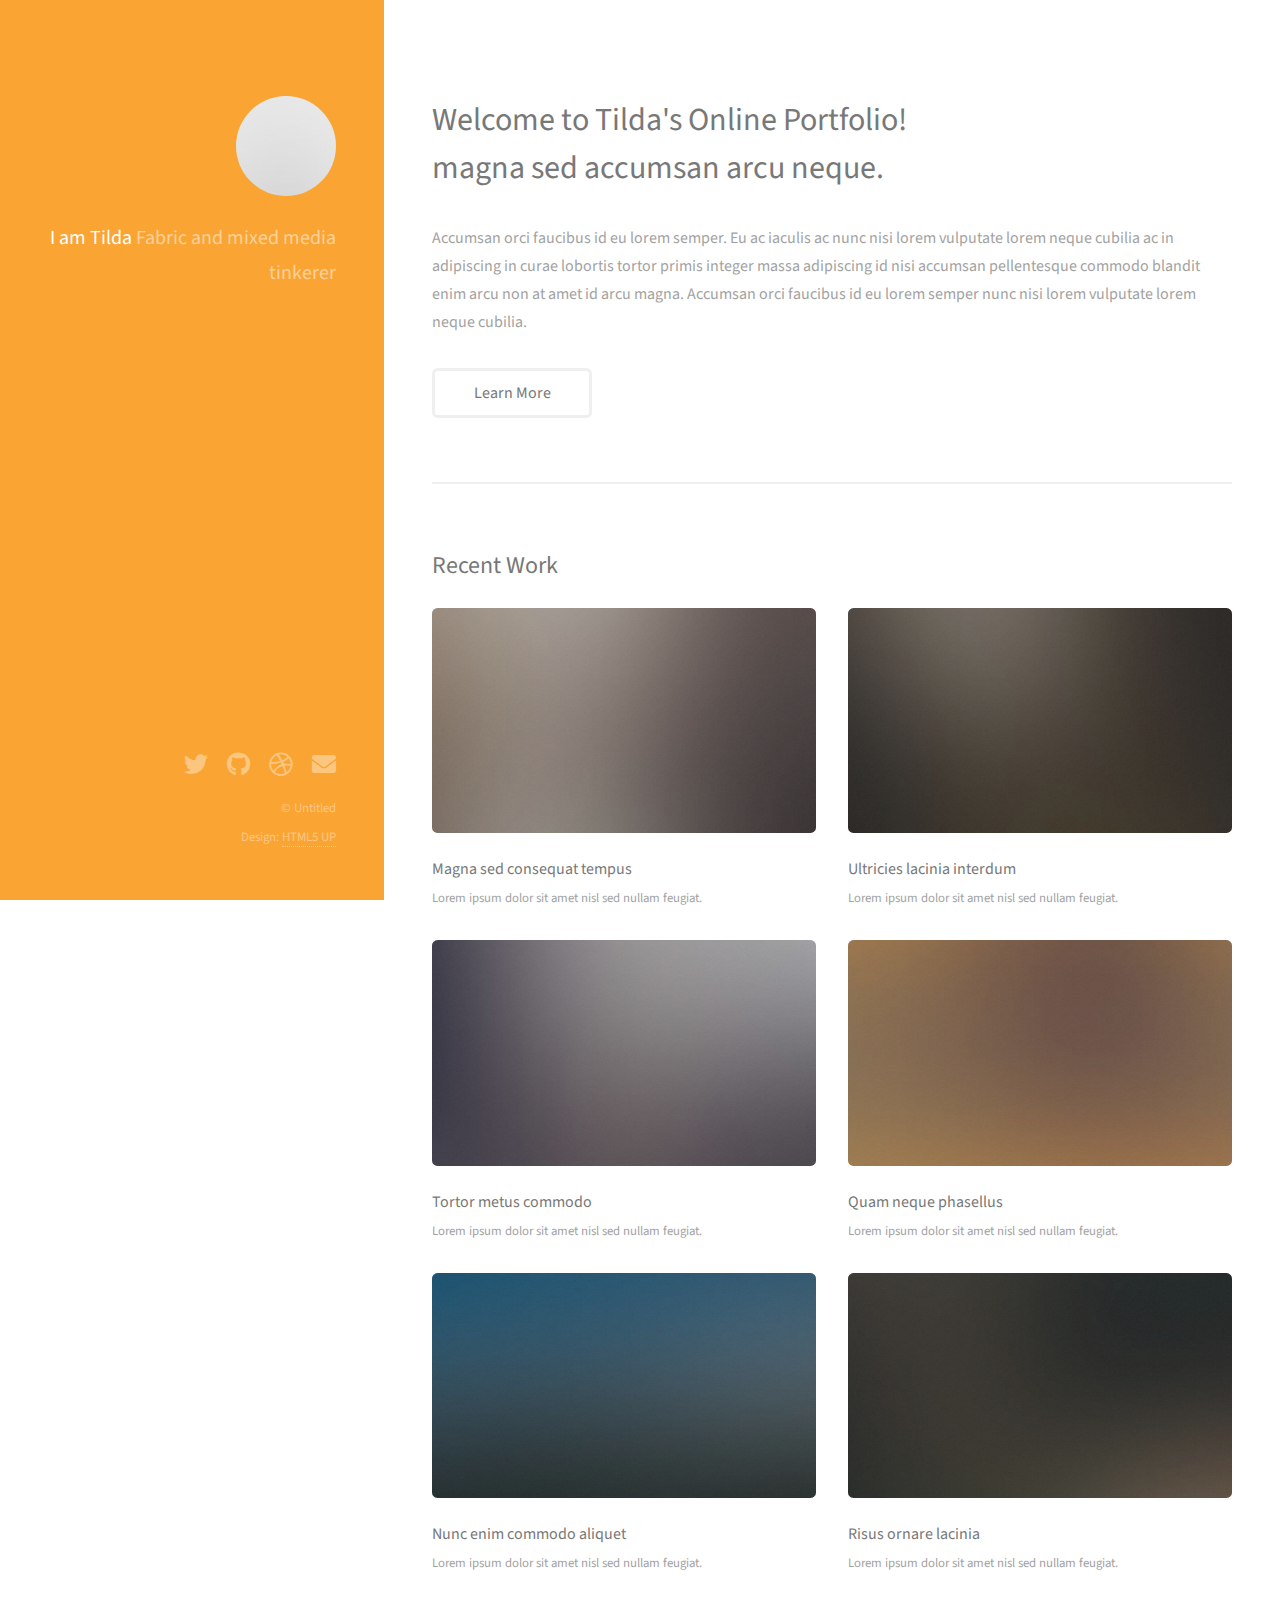
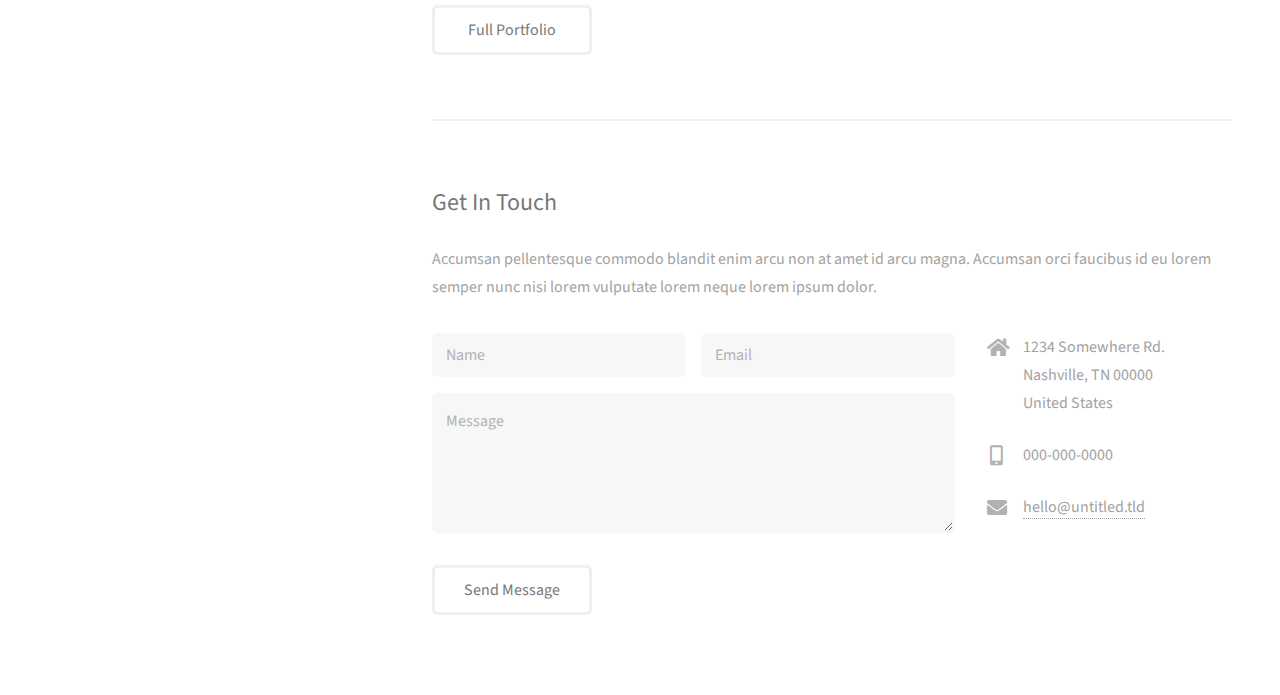
==== commit 277d0133: "update index" ====
--- a/index.html
+++ b/index.html
@@ -17,9 +17,8 @@
 			<header id="header">
 				<div class="inner">
 					<a href="#" class="image avatar"><img src="images/avatar.jpg" alt="" /></a>
-					<h1><strong>I am Strata</strong>, a super simple<br />
-					responsive site template freebie<br />
-					crafted by <a href="http://html5up.net">HTML5 UP</a>.</h1>
+					<h1><strong>I am Tilda</strong><br />
+					Fabric and mixed media tinkerer<br /></h1>
 				</div>
 			</header>
 
@@ -29,7 +28,7 @@
 				<!-- One -->
 					<section id="one">
 						<header class="major">
-							<h2>Ipsum lorem dolor aliquam ante commodo<br />
+							<h2>Welcome to Tilda's Online Portfolio!<br />
 							magna sed accumsan arcu neque.</h2>
 						</header>
 						<p>Accumsan orci faucibus id eu lorem semper. Eu ac iaculis ac nunc nisi lorem vulputate lorem neque cubilia ac in adipiscing in curae lobortis tortor primis integer massa adipiscing id nisi accumsan pellentesque commodo blandit enim arcu non at amet id arcu magna. Accumsan orci faucibus id eu lorem semper nunc nisi lorem vulputate lorem neque cubilia.</p>
--- a/assets/css/main.css
+++ b/assets/css/main.css
@@ -2591,9 +2591,9 @@
 		-webkit-justify-content: space-between;
 		-ms-justify-content: space-between;
 		justify-content: space-between;
-		background-color: #1f1815;
+		background-color: #FAA433;
 		background-attachment: scroll,								scroll;
-		background-image: url("images/overlay.png"), url("../../images/bg.jpg");
+		background-color: ;
 		background-position: top left,							top left;
 		background-repeat: repeat,								no-repeat;
 		background-size: auto,								150%;
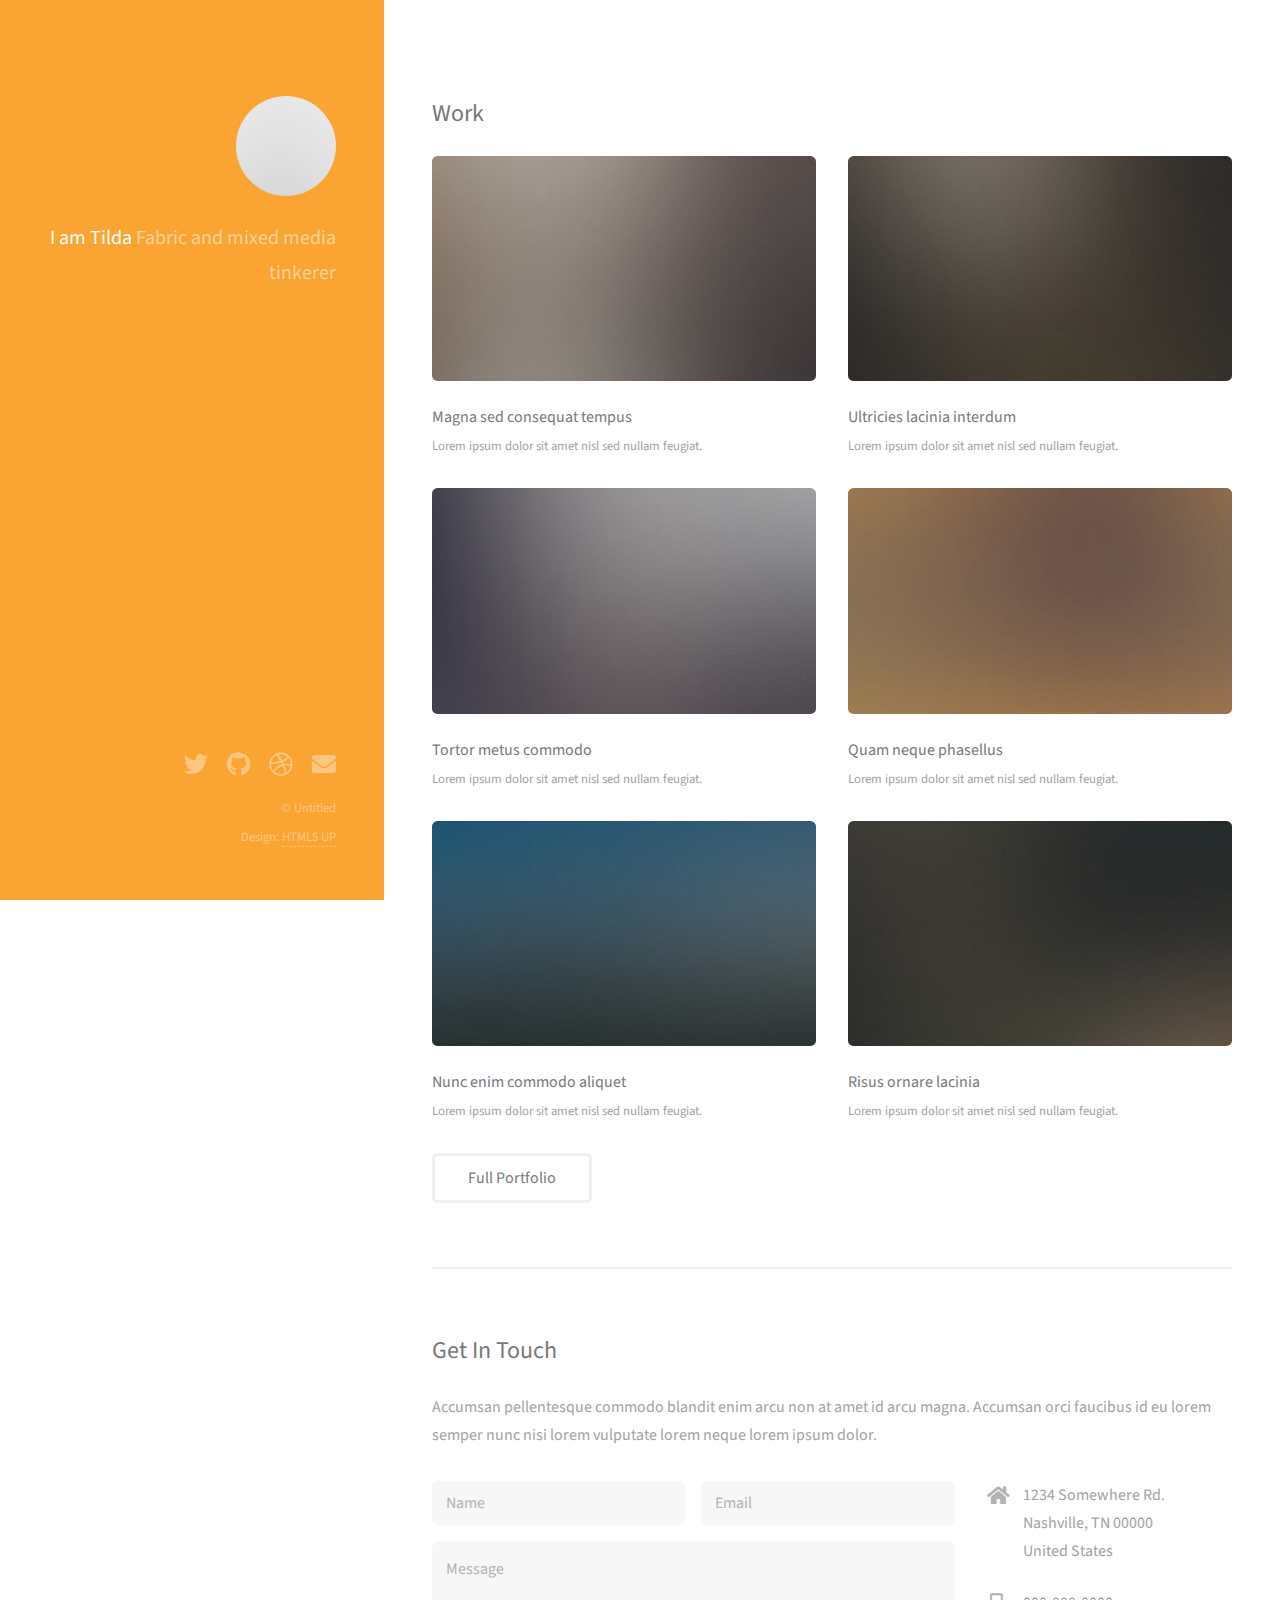
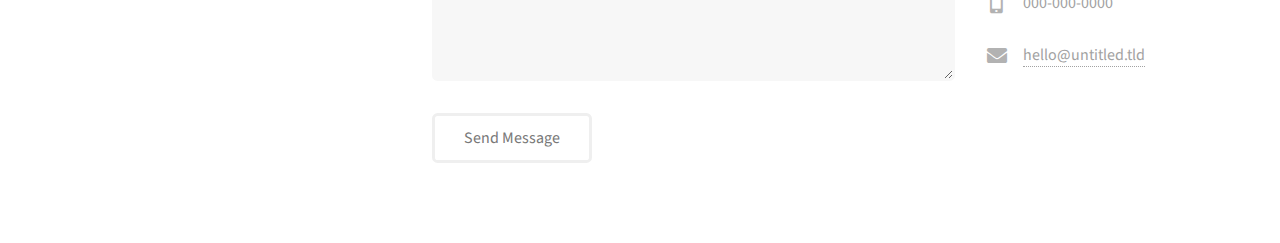
==== commit 12e01739: "Update index.html" ====
--- a/index.html
+++ b/index.html
@@ -6,7 +6,7 @@
 -->
 <html>
 	<head>
-		<title>Strata by HTML5 UP</title>
+		<title>Tilda Teekens</title>
 		<meta charset="utf-8" />
 		<meta name="viewport" content="width=device-width, initial-scale=1, user-scalable=no" />
 		<link rel="stylesheet" href="assets/css/main.css" />
@@ -25,7 +25,7 @@
 		<!-- Main -->
 			<div id="main">
 
-				<!-- One -->
+				<!-- One -
 					<section id="one">
 						<header class="major">
 							<h2>Welcome to Tilda's Online Portfolio!<br />
@@ -35,11 +35,11 @@
 						<ul class="actions">
 							<li><a href="#" class="button">Learn More</a></li>
 						</ul>
-					</section>
+					</section> -->
 
 				<!-- Two -->
 					<section id="two">
-						<h2>Recent Work</h2>
+						<h2>Work</h2>
 						<div class="row">
 							<article class="col-6 col-12-xsmall work-item">
 								<a href="images/fulls/01.jpg" class="image fit thumb"><img src="images/thumbs/01.jpg" alt="" /></a>
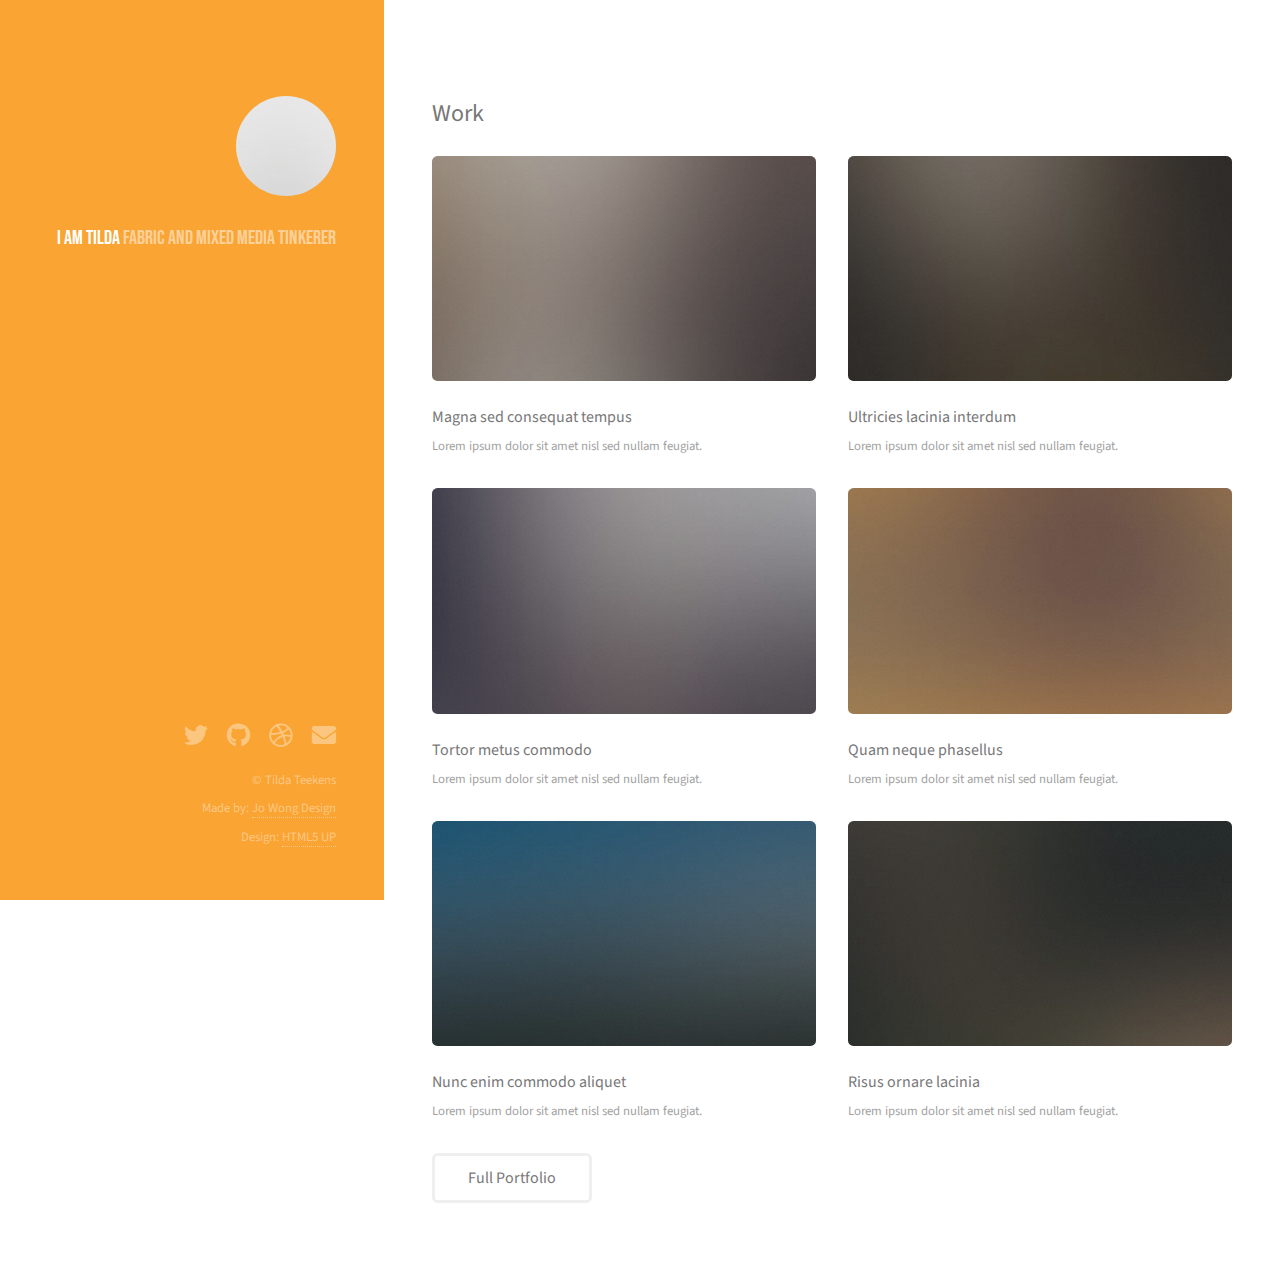
==== commit 8939ec00: "font change" ====
--- a/index.html
+++ b/index.html
@@ -25,17 +25,6 @@
 		<!-- Main -->
 			<div id="main">
 
-				<!-- One -
-					<section id="one">
-						<header class="major">
-							<h2>Welcome to Tilda's Online Portfolio!<br />
-							magna sed accumsan arcu neque.</h2>
-						</header>
-						<p>Accumsan orci faucibus id eu lorem semper. Eu ac iaculis ac nunc nisi lorem vulputate lorem neque cubilia ac in adipiscing in curae lobortis tortor primis integer massa adipiscing id nisi accumsan pellentesque commodo blandit enim arcu non at amet id arcu magna. Accumsan orci faucibus id eu lorem semper nunc nisi lorem vulputate lorem neque cubilia.</p>
-						<ul class="actions">
-							<li><a href="#" class="button">Learn More</a></li>
-						</ul>
-					</section> -->
 
 				<!-- Two -->
 					<section id="two">
@@ -77,361 +66,6 @@
 						</ul>
 					</section>
 
-				<!-- Three -->
-					<section id="three">
-						<h2>Get In Touch</h2>
-						<p>Accumsan pellentesque commodo blandit enim arcu non at amet id arcu magna. Accumsan orci faucibus id eu lorem semper nunc nisi lorem vulputate lorem neque lorem ipsum dolor.</p>
-						<div class="row">
-							<div class="col-8 col-12-small">
-								<form method="post" action="#">
-									<div class="row gtr-uniform gtr-50">
-										<div class="col-6 col-12-xsmall"><input type="text" name="name" id="name" placeholder="Name" /></div>
-										<div class="col-6 col-12-xsmall"><input type="email" name="email" id="email" placeholder="Email" /></div>
-										<div class="col-12"><textarea name="message" id="message" placeholder="Message" rows="4"></textarea></div>
-									</div>
-								</form>
-								<ul class="actions">
-									<li><input type="submit" value="Send Message" /></li>
-								</ul>
-							</div>
-							<div class="col-4 col-12-small">
-								<ul class="labeled-icons">
-									<li>
-										<h3 class="icon solid fa-home"><span class="label">Address</span></h3>
-										1234 Somewhere Rd.<br />
-										Nashville, TN 00000<br />
-										United States
-									</li>
-									<li>
-										<h3 class="icon solid fa-mobile-alt"><span class="label">Phone</span></h3>
-										000-000-0000
-									</li>
-									<li>
-										<h3 class="icon solid fa-envelope"><span class="label">Email</span></h3>
-										<a href="#">hello@untitled.tld</a>
-									</li>
-								</ul>
-							</div>
-						</div>
-					</section>
-
-				<!-- Four -->
-				<!--
-					<section id="four">
-						<h2>Elements</h2>
-
-						<section>
-							<h4>Text</h4>
-							<p>This is <b>bold</b> and this is <strong>strong</strong>. This is <i>italic</i> and this is <em>emphasized</em>.
-							This is <sup>superscript</sup> text and this is <sub>subscript</sub> text.
-							This is <u>underlined</u> and this is code: <code>for (;;) { ... }</code>. Finally, <a href="#">this is a link</a>.</p>
-							<hr />
-							<header>
-								<h4>Heading with a Subtitle</h4>
-								<p>Lorem ipsum dolor sit amet nullam id egestas urna aliquam</p>
-							</header>
-							<p>Nunc lacinia ante nunc ac lobortis. Interdum adipiscing gravida odio porttitor sem non mi integer non faucibus ornare mi ut ante amet placerat aliquet. Volutpat eu sed ante lacinia sapien lorem accumsan varius montes viverra nibh in adipiscing blandit tempus accumsan.</p>
-							<header>
-								<h5>Heading with a Subtitle</h5>
-								<p>Lorem ipsum dolor sit amet nullam id egestas urna aliquam</p>
-							</header>
-							<p>Nunc lacinia ante nunc ac lobortis. Interdum adipiscing gravida odio porttitor sem non mi integer non faucibus ornare mi ut ante amet placerat aliquet. Volutpat eu sed ante lacinia sapien lorem accumsan varius montes viverra nibh in adipiscing blandit tempus accumsan.</p>
-							<hr />
-							<h2>Heading Level 2</h2>
-							<h3>Heading Level 3</h3>
-							<h4>Heading Level 4</h4>
-							<h5>Heading Level 5</h5>
-							<h6>Heading Level 6</h6>
-							<hr />
-							<h5>Blockquote</h5>
-							<blockquote>Fringilla nisl. Donec accumsan interdum nisi, quis tincidunt felis sagittis eget tempus euismod. Vestibulum ante ipsum primis in faucibus vestibulum. Blandit adipiscing eu felis iaculis volutpat ac adipiscing accumsan faucibus. Vestibulum ante ipsum primis in faucibus lorem ipsum dolor sit amet nullam adipiscing eu felis.</blockquote>
-							<h5>Preformatted</h5>
-							<pre><code>i = 0;
-
-while (!deck.isInOrder()) {
-print 'Iteration ' + i;
-deck.shuffle();
-i++;
-}
-
-print 'It took ' + i + ' iterations to sort the deck.';</code></pre>
-						</section>
-
-						<section>
-							<h4>Lists</h4>
-							<div class="row">
-								<div class="col-6 col-12-xsmall">
-									<h5>Unordered</h5>
-									<ul>
-										<li>Dolor pulvinar etiam magna etiam.</li>
-										<li>Sagittis adipiscing lorem eleifend.</li>
-										<li>Felis enim feugiat dolore viverra.</li>
-									</ul>
-									<h5>Alternate</h5>
-									<ul class="alt">
-										<li>Dolor pulvinar etiam magna etiam.</li>
-										<li>Sagittis adipiscing lorem eleifend.</li>
-										<li>Felis enim feugiat dolore viverra.</li>
-									</ul>
-								</div>
-								<div class="col-6 col-12-xsmall">
-									<h5>Ordered</h5>
-									<ol>
-										<li>Dolor pulvinar etiam magna etiam.</li>
-										<li>Etiam vel felis at lorem sed viverra.</li>
-										<li>Felis enim feugiat dolore viverra.</li>
-										<li>Dolor pulvinar etiam magna etiam.</li>
-										<li>Etiam vel felis at lorem sed viverra.</li>
-										<li>Felis enim feugiat dolore viverra.</li>
-									</ol>
-									<h5>Icons</h5>
-									<ul class="icons">
-										<li><a href="#" class="icon brands fa-twitter"><span class="label">Twitter</span></a></li>
-										<li><a href="#" class="icon brands fa-facebook-f"><span class="label">Facebook</span></a></li>
-										<li><a href="#" class="icon brands fa-instagram"><span class="label">Instagram</span></a></li>
-										<li><a href="#" class="icon brands fa-github"><span class="label">Github</span></a></li>
-										<li><a href="#" class="icon brands fa-dribbble"><span class="label">Dribbble</span></a></li>
-										<li><a href="#" class="icon brands fa-tumblr"><span class="label">Tumblr</span></a></li>
-									</ul>
-								</div>
-							</div>
-							<h5>Actions</h5>
-							<ul class="actions">
-								<li><a href="#" class="button primary">Default</a></li>
-								<li><a href="#" class="button">Default</a></li>
-							</ul>
-							<ul class="actions small">
-								<li><a href="#" class="button primary small">Small</a></li>
-								<li><a href="#" class="button small">Small</a></li>
-							</ul>
-							<div class="row">
-								<div class="col-6 col-12-small">
-									<ul class="actions stacked">
-										<li><a href="#" class="button primary">Default</a></li>
-										<li><a href="#" class="button">Default</a></li>
-									</ul>
-								</div>
-								<div class="col-6 col-12-small">
-									<ul class="actions stacked">
-										<li><a href="#" class="button primary small">Small</a></li>
-										<li><a href="#" class="button small">Small</a></li>
-									</ul>
-								</div>
-								<div class="col-6 col-12-small">
-									<ul class="actions stacked">
-										<li><a href="#" class="button primary fit">Default</a></li>
-										<li><a href="#" class="button fit">Default</a></li>
-									</ul>
-								</div>
-								<div class="col-6 col-12-small">
-									<ul class="actions stacked">
-										<li><a href="#" class="button primary small fit">Small</a></li>
-										<li><a href="#" class="button small fit">Small</a></li>
-									</ul>
-								</div>
-							</div>
-						</section>
-
-						<section>
-							<h4>Table</h4>
-							<h5>Default</h5>
-							<div class="table-wrapper">
-								<table>
-									<thead>
-										<tr>
-											<th>Name</th>
-											<th>Description</th>
-											<th>Price</th>
-										</tr>
-									</thead>
-									<tbody>
-										<tr>
-											<td>Item One</td>
-											<td>Ante turpis integer aliquet porttitor.</td>
-											<td>29.99</td>
-										</tr>
-										<tr>
-											<td>Item Two</td>
-											<td>Vis ac commodo adipiscing arcu aliquet.</td>
-											<td>19.99</td>
-										</tr>
-										<tr>
-											<td>Item Three</td>
-											<td> Morbi faucibus arcu accumsan lorem.</td>
-											<td>29.99</td>
-										</tr>
-										<tr>
-											<td>Item Four</td>
-											<td>Vitae integer tempus condimentum.</td>
-											<td>19.99</td>
-										</tr>
-										<tr>
-											<td>Item Five</td>
-											<td>Ante turpis integer aliquet porttitor.</td>
-											<td>29.99</td>
-										</tr>
-									</tbody>
-									<tfoot>
-										<tr>
-											<td colspan="2"></td>
-											<td>100.00</td>
-										</tr>
-									</tfoot>
-								</table>
-							</div>
-
-							<h5>Alternate</h5>
-							<div class="table-wrapper">
-								<table class="alt">
-									<thead>
-										<tr>
-											<th>Name</th>
-											<th>Description</th>
-											<th>Price</th>
-										</tr>
-									</thead>
-									<tbody>
-										<tr>
-											<td>Item One</td>
-											<td>Ante turpis integer aliquet porttitor.</td>
-											<td>29.99</td>
-										</tr>
-										<tr>
-											<td>Item Two</td>
-											<td>Vis ac commodo adipiscing arcu aliquet.</td>
-											<td>19.99</td>
-										</tr>
-										<tr>
-											<td>Item Three</td>
-											<td> Morbi faucibus arcu accumsan lorem.</td>
-											<td>29.99</td>
-										</tr>
-										<tr>
-											<td>Item Four</td>
-											<td>Vitae integer tempus condimentum.</td>
-											<td>19.99</td>
-										</tr>
-										<tr>
-											<td>Item Five</td>
-											<td>Ante turpis integer aliquet porttitor.</td>
-											<td>29.99</td>
-										</tr>
-									</tbody>
-									<tfoot>
-										<tr>
-											<td colspan="2"></td>
-											<td>100.00</td>
-										</tr>
-									</tfoot>
-								</table>
-							</div>
-						</section>
-
-						<section>
-							<h4>Buttons</h4>
-							<ul class="actions">
-								<li><a href="#" class="button primary">Primary</a></li>
-								<li><a href="#" class="button">Default</a></li>
-							</ul>
-							<ul class="actions">
-								<li><a href="#" class="button large">Large</a></li>
-								<li><a href="#" class="button">Default</a></li>
-								<li><a href="#" class="button small">Small</a></li>
-							</ul>
-							<ul class="actions fit">
-								<li><a href="#" class="button primary fit">Fit</a></li>
-								<li><a href="#" class="button fit">Fit</a></li>
-							</ul>
-							<ul class="actions fit small">
-								<li><a href="#" class="button primary fit small">Fit + Small</a></li>
-								<li><a href="#" class="button fit small">Fit + Small</a></li>
-							</ul>
-							<ul class="actions">
-								<li><a href="#" class="button primary icon solid fa-download">Icon</a></li>
-								<li><a href="#" class="button icon solid fa-download">Icon</a></li>
-							</ul>
-							<ul class="actions">
-								<li><span class="button primary disabled">Primary</span></li>
-								<li><span class="button disabled">Default</span></li>
-							</ul>
-						</section>
-
-						<section>
-							<h4>Form</h4>
-							<form method="post" action="#">
-								<div class="row gtr-uniform gtr-50">
-									<div class="col-6 col-12-xsmall">
-										<input type="text" name="demo-name" id="demo-name" value="" placeholder="Name" />
-									</div>
-									<div class="col-6 col-12-xsmall">
-										<input type="email" name="demo-email" id="demo-email" value="" placeholder="Email" />
-									</div>
-									<div class="col-12">
-										<select name="demo-category" id="demo-category">
-											<option value="">- Category -</option>
-											<option value="1">Manufacturing</option>
-											<option value="1">Shipping</option>
-											<option value="1">Administration</option>
-											<option value="1">Human Resources</option>
-										</select>
-									</div>
-									<div class="col-4 col-12-small">
-										<input type="radio" id="demo-priority-low" name="demo-priority" checked>
-										<label for="demo-priority-low">Low Priority</label>
-									</div>
-									<div class="col-4 col-12-small">
-										<input type="radio" id="demo-priority-normal" name="demo-priority">
-										<label for="demo-priority-normal">Normal Priority</label>
-									</div>
-									<div class="col-4 col-12-small">
-										<input type="radio" id="demo-priority-high" name="demo-priority">
-										<label for="demo-priority-high">High Priority</label>
-									</div>
-									<div class="col-6 col-12-small">
-										<input type="checkbox" id="demo-copy" name="demo-copy">
-										<label for="demo-copy">Email me a copy of this message</label>
-									</div>
-									<div class="col-6 col-12-small">
-										<input type="checkbox" id="demo-human" name="demo-human" checked>
-										<label for="demo-human">I am a human and not a robot</label>
-									</div>
-									<div class="col-12">
-										<textarea name="demo-message" id="demo-message" placeholder="Enter your message" rows="6"></textarea>
-									</div>
-									<div class="col-12">
-										<ul class="actions">
-											<li><input type="submit" value="Send Message" class="primary" /></li>
-											<li><input type="reset" value="Reset" /></li>
-										</ul>
-									</div>
-								</div>
-							</form>
-						</section>
-
-						<section>
-							<h4>Image</h4>
-							<h5>Fit</h5>
-							<div class="box alt">
-								<div class="row gtr-50 gtr-uniform">
-									<div class="col-12"><span class="image fit"><img src="images/fulls/05.jpg" alt="" /></span></div>
-									<div class="col-4"><span class="image fit"><img src="images/thumbs/01.jpg" alt="" /></span></div>
-									<div class="col-4"><span class="image fit"><img src="images/thumbs/02.jpg" alt="" /></span></div>
-									<div class="col-4"><span class="image fit"><img src="images/thumbs/03.jpg" alt="" /></span></div>
-									<div class="col-4"><span class="image fit"><img src="images/thumbs/04.jpg" alt="" /></span></div>
-									<div class="col-4"><span class="image fit"><img src="images/thumbs/05.jpg" alt="" /></span></div>
-									<div class="col-4"><span class="image fit"><img src="images/thumbs/06.jpg" alt="" /></span></div>
-									<div class="col-4"><span class="image fit"><img src="images/thumbs/03.jpg" alt="" /></span></div>
-									<div class="col-4"><span class="image fit"><img src="images/thumbs/02.jpg" alt="" /></span></div>
-									<div class="col-4"><span class="image fit"><img src="images/thumbs/01.jpg" alt="" /></span></div>
-								</div>
-							</div>
-							<h5>Left &amp; Right</h5>
-							<p><span class="image left"><img src="images/avatar.jpg" alt="" /></span>Fringilla nisl. Donec accumsan interdum nisi, quis tincidunt felis sagittis eget. tempus euismod. Vestibulum ante ipsum primis in faucibus vestibulum. Blandit adipiscing eu felis iaculis volutpat ac adipiscing accumsan eu faucibus. Integer ac pellentesque praesent tincidunt felis sagittis eget. tempus euismod. Vestibulum ante ipsum primis in faucibus vestibulum. Blandit adipiscing eu felis iaculis volutpat ac adipiscing accumsan eu faucibus. Integer ac pellentesque praesent. Donec accumsan interdum nisi, quis tincidunt felis sagittis eget. tempus euismod. Vestibulum ante ipsum primis in faucibus vestibulum. Blandit adipiscing eu felis iaculis volutpat ac adipiscing accumsan eu faucibus. Integer ac pellentesque praesent tincidunt felis sagittis eget. tempus euismod. Vestibulum ante ipsum primis in faucibus vestibulum. Blandit adipiscing eu felis iaculis volutpat ac adipiscing accumsan eu faucibus. Integer ac pellentesque praesent.</p>
-							<p><span class="image right"><img src="images/avatar.jpg" alt="" /></span>Fringilla nisl. Donec accumsan interdum nisi, quis tincidunt felis sagittis eget. tempus euismod. Vestibulum ante ipsum primis in faucibus vestibulum. Blandit adipiscing eu felis iaculis volutpat ac adipiscing accumsan eu faucibus. Integer ac pellentesque praesent tincidunt felis sagittis eget. tempus euismod. Vestibulum ante ipsum primis in faucibus vestibulum. Blandit adipiscing eu felis iaculis volutpat ac adipiscing accumsan eu faucibus. Integer ac pellentesque praesent. Donec accumsan interdum nisi, quis tincidunt felis sagittis eget. tempus euismod. Vestibulum ante ipsum primis in faucibus vestibulum. Blandit adipiscing eu felis iaculis volutpat ac adipiscing accumsan eu faucibus. Integer ac pellentesque praesent tincidunt felis sagittis eget. tempus euismod. Vestibulum ante ipsum primis in faucibus vestibulum. Blandit adipiscing eu felis iaculis volutpat ac adipiscing accumsan eu faucibus. Integer ac pellentesque praesent.</p>
-						</section>
-
-					</section>
-				-->
 
 			</div>
 
@@ -445,7 +79,7 @@
 						<li><a href="#" class="icon solid fa-envelope"><span class="label">Email</span></a></li>
 					</ul>
 					<ul class="copyright">
-						<li>&copy; Untitled</li><li>Design: <a href="http://html5up.net">HTML5 UP</a></li>
+						<li>&copy; Tilda Teekens</li><li>Made by: <a href="http://jowongdesign.co.uk">Jo Wong Design</a></li><li>Design: <a href="http://html5up.net">HTML5 UP</a></li>
 					</ul>
 				</div>
 			</footer>
--- a/assets/css/main.css
+++ b/assets/css/main.css
@@ -1,5 +1,6 @@
 @import url("fontawesome-all.min.css");
 @import url("https://fonts.googleapis.com/css?family=Source+Sans+Pro:400,400italic");
+@import url('https://fonts.googleapis.com/css2?family=Bebas+Neue&display=swap');
 
 /*
 	Strata by HTML5 UP
@@ -149,6 +150,7 @@
 	h1 {
 		font-size: 2em;
 		line-height: 1.5em;
+		font-family: 'Bebas Neue', cursive;
 	}
 
 	h2 {
